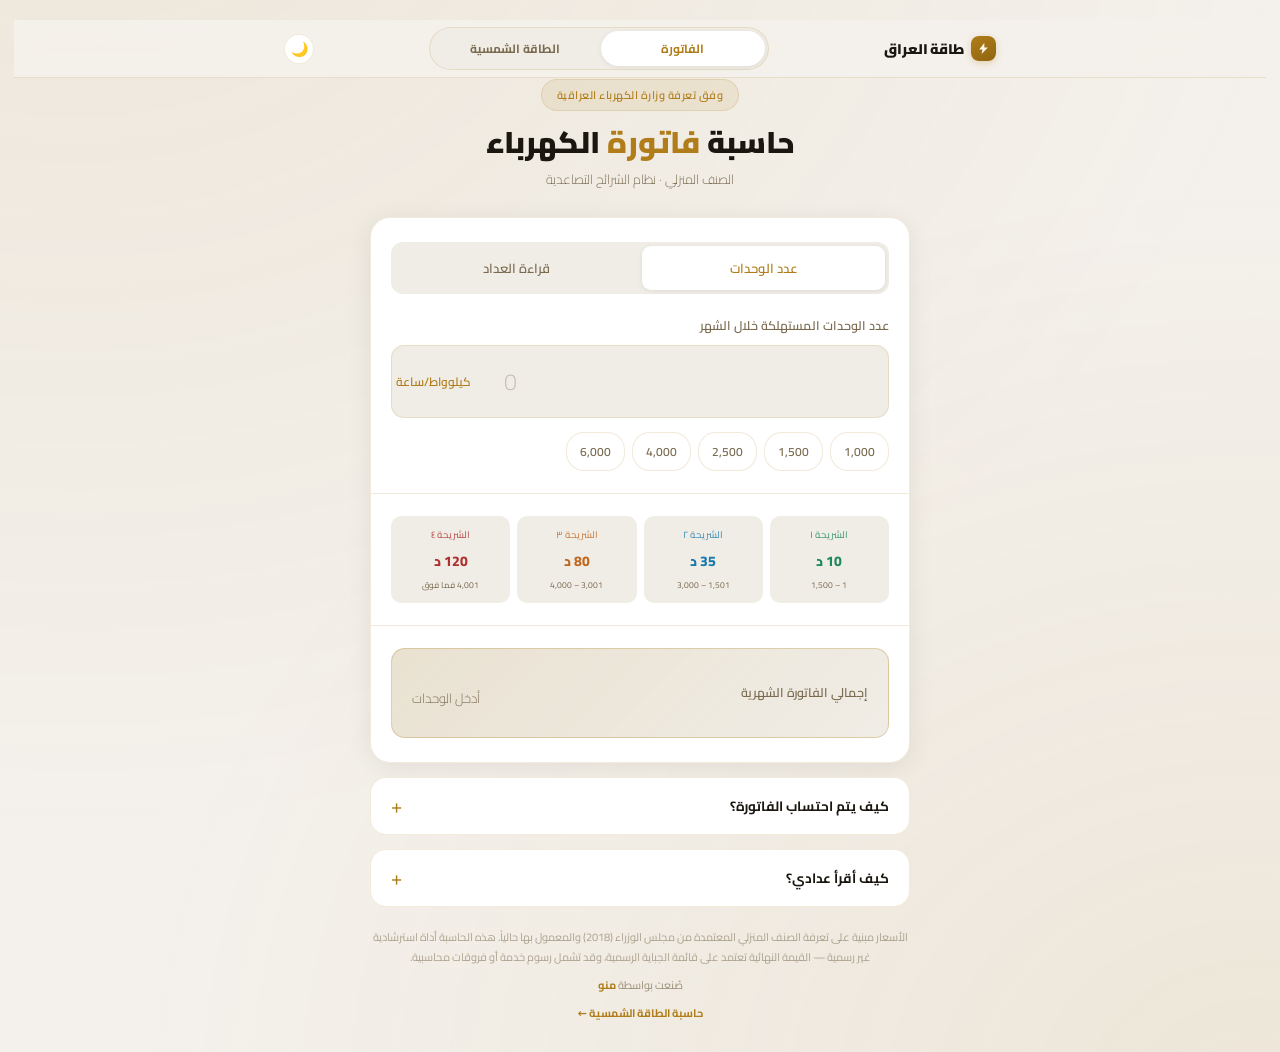
==== index.html @ c2287a84 "Add solar calculator as a second tool on one shared site Turns the repo into a two-tool site: the bi" ====
<!DOCTYPE html>
<html lang="ar" dir="rtl">
<head>
<meta charset="UTF-8">
<meta name="viewport" content="width=device-width, initial-scale=1.0, viewport-fit=cover">
<meta name="theme-color" content="#F4F1EC">

<title>حاسبة فاتورة الكهرباء في العراق | احسب استهلاكك الشهري</title>
<meta name="description" content="احسب فاتورة الكهرباء الشهرية في العراق بدقة حسب نظام الشرائح المعتمد من وزارة الكهرباء. أدخل عدد الوحدات أو قراءة العداد واحصل على التكلفة فوراً مع تفصيل كل شريحة.">
<meta name="keywords" content="حاسبة الكهرباء, فاتورة الكهرباء العراق, شرائح الكهرباء, وزارة الكهرباء العراقية, حساب استهلاك الكهرباء, تعرفة الكهرباء">

<!-- ═══ ضع رابط موقعك هنا بعد الرفع ═══ -->
<link rel="canonical" href="https://YOUR-DOMAIN.com/">

<!-- Open Graph — معاينة الرابط في فيسبوك وواتساب -->
<meta property="og:type" content="website">
<meta property="og:locale" content="ar_IQ">
<meta property="og:site_name" content="حاسبة فاتورة الكهرباء">
<meta property="og:url" content="https://YOUR-DOMAIN.com/">
<meta property="og:title" content="حاسبة فاتورة الكهرباء في العراق">
<meta property="og:description" content="أدخل عدد الوحدات أو قراءة العداد، واحصل على قيمة فاتورتك فوراً مع تفصيل كل شريحة. مجاني وبدون تسجيل.">
<meta property="og:image" content="https://YOUR-DOMAIN.com/og-image.png">
<meta property="og:image:width" content="1200">
<meta property="og:image:height" content="630">
<meta property="og:image:alt" content="حاسبة فاتورة الكهرباء في العراق">

<meta name="twitter:card" content="summary_large_image">
<meta name="twitter:title" content="حاسبة فاتورة الكهرباء في العراق">
<meta name="twitter:description" content="احسب فاتورتك الشهرية فوراً حسب نظام الشرائح.">
<meta name="twitter:image" content="https://YOUR-DOMAIN.com/og-image.png">

<!-- أيقونة الموقع -->
<link rel="icon" href="data:image/svg+xml,<svg xmlns='http://www.w3.org/2000/svg' viewBox='0 0 100 100'><rect width='100' height='100' rx='22' fill='%23B07D1A'/><path d='M56 12 L28 56 h18 l-6 32 l30-46 H52 z' fill='%23F4F1EC'/></svg>">
<meta name="apple-mobile-web-app-capable" content="yes">
<meta name="apple-mobile-web-app-title" content="حاسبة الكهرباء">

<!-- الوضع الليلي يُطبَّق قبل الرسم لتفادي وميض الصفحة -->
<script>try{var d=localStorage.getItem('irq_dk');if(d==null?matchMedia('(prefers-color-scheme:dark)').matches:d==='1'){document.documentElement.classList.add('dk');document.querySelector('meta[name=theme-color]').content='#14110B'}}catch(e){}</script>

<!-- الشرائح الرسمية — مصدر واحد مشترك مع صفحة الطاقة الشمسية -->
<script src="/tariff.js"></script>
<script src="/site.js"></script>
<link rel="stylesheet" href="/site.css">

<link rel="preconnect" href="https://fonts.googleapis.com">
<link rel="preconnect" href="https://fonts.gstatic.com" crossorigin>
<link href="https://fonts.googleapis.com/css2?family=Cairo:wght@300;400;600;700;900&display=swap" rel="stylesheet">

<script type="application/ld+json">
{
  "@context": "https://schema.org",
  "@type": "WebApplication",
  "name": "حاسبة فاتورة الكهرباء في العراق",
  "applicationCategory": "UtilitiesApplication",
  "operatingSystem": "All",
  "inLanguage": "ar-IQ",
  "offers": { "@type": "Offer", "price": "0", "priceCurrency": "IQD" }
}
</script>

<style>
  /* الألوان تأتي من site.css — هذه أسماء محلية تشير إليها */
  :root {
    --gold: var(--brand);
    --gold-deep: var(--brand-deep);
    --gold-soft: var(--brand-soft);
    --bg: var(--page);
    --surface: var(--panel);
    --surface-2: var(--panel-2);
    --surface-3: var(--panel-3);
    --text: var(--ink);
    --text-dim: var(--ink-3);
    --line: var(--hair);
  }

  * { margin: 0; padding: 0; box-sizing: border-box; -webkit-tap-highlight-color: transparent; }

  body {
    background: var(--bg);
    color: var(--text);
    font-family: 'Cairo', system-ui, sans-serif;
    min-height: 100dvh;
    padding: 20px 14px calc(28px + env(safe-area-inset-bottom));
    position: relative;
    overflow-x: hidden;
    -webkit-text-size-adjust: 100%;
  }

  body::before {
    content: '';
    position: fixed;
    inset: -50%;
    background:
      radial-gradient(ellipse at 28% 12%, var(--brand-glow) 0%, transparent 48%),
      radial-gradient(ellipse at 74% 86%, var(--brand-glow) 0%, transparent 42%);
    pointer-events: none;
    z-index: 0;
  }

  .container { width: 100%; max-width: 540px; margin: 0 auto; position: relative; z-index: 1; }

  /* ── Header ── */
  .header { text-align: center; margin-bottom: 26px; animation: fadeDown .5s ease both; }

  .ministry-tag {
    display: inline-block; font-size: 11px; font-weight: 600; color: var(--gold);
    letter-spacing: .5px; border: 1px solid var(--line); background: var(--gold-soft);
    padding: 5px 15px; border-radius: 20px; margin-bottom: 13px;
  }
  .header h1 { font-size: clamp(23px, 6.4vw, 30px); font-weight: 900; line-height: 1.22; margin-bottom: 6px; }
  .header h1 span { color: var(--gold); }
  .header p { font-size: 13px; color: var(--text-dim); font-weight: 300; }

  /* ── Card ── */
  .card {
    background: var(--surface); border: 1px solid var(--line); border-radius: 20px;
    box-shadow: var(--shadow); overflow: hidden;
    animation: fadeUp .5s ease .08s both;
  }
  .card-body { padding: 24px 20px; }

  /* ── Mode toggle ── */
  .mode-toggle {
    display: grid; grid-template-columns: 1fr 1fr; gap: 4px;
    background: var(--surface-2); border-radius: 12px; padding: 4px; margin-bottom: 20px;
  }
  .mode-btn {
    border: none; background: transparent; font-family: inherit; font-size: 13px;
    font-weight: 600; color: var(--text-dim); padding: 10px 6px; border-radius: 9px;
    cursor: pointer; transition: all .22s;
  }
  .mode-btn.active { background: var(--surface); color: var(--gold); box-shadow: 0 1px 5px rgba(0,0,0,.08); }

  /* ── Inputs ── */
  .field { margin-bottom: 16px; }
  .field:last-of-type { margin-bottom: 0; }
  .field-label { font-size: 12.5px; font-weight: 600; color: var(--text-dim); margin-bottom: 8px; display: block; }

  .input-wrapper {
    display: flex; align-items: center; background: var(--surface-2);
    border: 1.5px solid var(--line); border-radius: 13px; transition: border-color .2s, box-shadow .2s;
  }
  .input-wrapper:focus-within { border-color: var(--gold); box-shadow: 0 0 0 3px var(--brand-soft); }
  .input-wrapper input {
    flex: 1; min-width: 0; background: transparent; border: none; outline: none; color: var(--text);
    font-family: inherit; font-size: 23px; font-weight: 700; padding: 14px 18px;
    direction: ltr; text-align: left;
  }
  .input-wrapper input::placeholder { color: var(--ink-4); opacity: .5; font-weight: 300; }
  .input-wrapper input::-webkit-outer-spin-button,
  .input-wrapper input::-webkit-inner-spin-button { -webkit-appearance: none; margin: 0; }
  .input-unit { font-size: 12px; color: var(--gold); font-weight: 600; padding: 0 15px 0 4px; white-space: nowrap; }

  .meter-fields { display: none; }
  .meter-fields.show { display: block; }
  .units-field.hide { display: none; }

  .meter-result {
    margin-top: 14px; background: var(--gold-soft); border: 1px dashed var(--line);
    border-radius: 11px; padding: 11px 14px; font-size: 13px; font-weight: 600;
    color: var(--gold-deep); text-align: center; display: none;
  }
  .meter-result.show { display: block; }
  .meter-result.error { background: var(--bad-soft); border-color: var(--bad-line); color: var(--bad); }

  /* ── Quick picks ── */
  .quick { display: flex; flex-wrap: wrap; gap: 7px; margin-top: 14px; }
  .quick-btn {
    border: 1px solid var(--line); background: var(--surface); color: var(--text-dim);
    font-family: inherit; font-size: 12px; font-weight: 600; padding: 7px 13px;
    border-radius: 18px; cursor: pointer; transition: all .18s;
  }
  .quick-btn:active, .quick-btn:hover { background: var(--gold-soft); color: var(--gold); border-color: var(--gold); }

  /* ── Progress ── */
  .progress-wrap { margin: 22px 0 18px; display: none; }
  .progress-wrap.show { display: block; }
  .progress-track {
    height: 9px; background: var(--surface-3); border-radius: 6px; overflow: hidden; display: flex;
  }
  .progress-seg { height: 100%; transition: width .45s cubic-bezier(.4,0,.2,1); }
  .progress-note {
    margin-top: 10px; font-size: 12px; font-weight: 600; text-align: center;
    padding: 9px 12px; border-radius: 10px; background: var(--surface-2); color: var(--text-dim);
  }
  .progress-note.warn { background: var(--warn-soft); color: var(--warn); }

  .divider { height: 1px; background: var(--line); margin: 22px -20px; }

  /* ── Tier strip ── */
  .tier-strip { display: grid; grid-template-columns: repeat(4, 1fr); gap: 7px; }
  .tier-item {
    background: var(--surface-2); border-radius: 10px; padding: 9px 5px; text-align: center;
    border: 1.5px solid transparent; transition: all .28s;
  }
  .tier-item.active { border-color: currentColor; background: var(--surface); box-shadow: var(--shadow-sm); }
  .tier-item.t1 { color: var(--t1); } .tier-item.t2 { color: var(--t2); }
  .tier-item.t3 { color: var(--t3); } .tier-item.t4 { color: var(--t4); }
  .tier-item .tl { font-size: 9.5px; font-weight: 600; opacity: .75; margin-bottom: 2px; display: block; }
  .tier-item .tp { font-size: 14px; font-weight: 800; }
  .tier-item .tr { font-size: 8.5px; margin-top: 2px; display: block; color: var(--text-dim); }

  /* ── Breakdown ── */
  .breakdown { display: none; flex-direction: column; gap: 7px; }
  .breakdown.show { display: flex; }
  .section-title {
    font-size: 11px; font-weight: 700; color: var(--text-dim); letter-spacing: .8px; margin-bottom: 4px;
  }
  .br-row {
    display: flex; align-items: center; gap: 10px; background: var(--surface-2);
    border-radius: 10px; padding: 10px 13px; opacity: 0; transform: translateX(8px);
    animation: slideIn .28s ease forwards;
  }
  .br-row .dot { width: 8px; height: 8px; border-radius: 50%; flex-shrink: 0; }
  .br-row .desc { flex: 1; font-size: 11.5px; color: var(--text-dim); }
  .br-row .desc strong { color: var(--text); font-weight: 700; }
  .br-row .amt { font-size: 12.5px; font-weight: 700; direction: ltr; white-space: nowrap; }

  /* ── Result ── */
  .result-box {
    background: linear-gradient(135deg, var(--brand-soft) 0%, transparent 100%), var(--panel-2);
    border: 1px solid var(--brand-ring); border-radius: 14px; padding: 18px 20px;
    display: flex; align-items: center; justify-content: space-between; gap: 12px;
    flex-wrap: wrap; margin-top: 18px;
  }
  .result-box .rl { font-size: 12.5px; font-weight: 600; color: var(--text-dim); }
  .result-amount { font-size: clamp(22px, 6.2vw, 28px); font-weight: 900; color: var(--gold-deep); direction: ltr; }
  .result-amount .cur { font-size: 12.5px; font-weight: 700; color: var(--gold); margin-right: 4px; }
  .result-amount.pulse { animation: pulse .38s ease; }
  .empty-hint { font-size: 13px; color: var(--text-dim); font-weight: 300; }

  .sub-stats { display: none; grid-template-columns: 1fr 1fr; gap: 8px; margin-top: 10px; }
  .sub-stats.show { display: grid; }
  .stat { background: var(--surface-2); border-radius: 11px; padding: 11px 13px; text-align: center; }
  .stat .sv { font-size: 15px; font-weight: 800; color: var(--text); direction: ltr; }
  .stat .sl { font-size: 10.5px; color: var(--text-dim); font-weight: 600; margin-top: 2px; }

  /* ── Share ── */
  .share { margin-top: 18px; display: none; }
  .share.show { display: block; }
  .share-btns { display: grid; grid-template-columns: repeat(3, 1fr); gap: 8px; }
  .share-btn {
    display: flex; align-items: center; justify-content: center; gap: 6px;
    border: 1px solid var(--line); background: var(--surface); color: var(--text-dim);
    font-family: inherit; font-size: 12px; font-weight: 700; padding: 11px 6px;
    border-radius: 11px; cursor: pointer; transition: all .18s; text-decoration: none;
  }
  .share-btn:active, .share-btn:hover { background: var(--gold-soft); color: var(--gold); border-color: var(--gold); }
  .share-btn svg { width: 15px; height: 15px; flex-shrink: 0; }

  /* ── Accordion ── */
  details.info {
    margin-top: 14px; background: var(--surface); border: 1px solid var(--line);
    border-radius: 16px; overflow: hidden; animation: fadeUp .5s ease .16s both;
  }
  details.info summary {
    padding: 15px 20px; font-size: 13.5px; font-weight: 700; cursor: pointer;
    list-style: none; display: flex; align-items: center; justify-content: space-between;
  }
  details.info summary::-webkit-details-marker { display: none; }
  details.info summary::after { content: '+'; color: var(--gold); font-size: 20px; font-weight: 400; line-height: 1; }
  details.info[open] summary::after { content: '−'; }
  .info-body { padding: 0 20px 18px; font-size: 12.5px; line-height: 1.85; color: var(--text-dim); }
  .info-body strong { color: var(--text); }

  table.tariff { width: 100%; border-collapse: collapse; font-size: 12px; margin-top: 4px; }
  table.tariff th, table.tariff td { padding: 9px 8px; text-align: right; border-bottom: 1px solid var(--line); }
  table.tariff th { color: var(--gold); font-weight: 700; font-size: 11px; }
  table.tariff td { color: var(--text); }
  table.tariff td:last-child { font-weight: 700; direction: ltr; text-align: left; }
  table.tariff tr:last-child td { border-bottom: none; }

  .example { background: var(--surface-2); border-radius: 10px; padding: 12px 14px; margin-top: 10px; font-size: 12px; line-height: 1.9; }
  .example b { color: var(--gold-deep); }

  /* ── Footer ── */
  .footer { text-align: center; margin-top: 20px; font-size: 11px; line-height: 1.9; color: var(--ink-4); animation: fadeUp .5s ease .24s both; }
  .footer a { color: var(--gold); text-decoration: none; font-weight: 700; }
  .footer .disclaimer { display: block; margin-bottom: 7px; opacity: .8; }

  /* ── Toast ── */
  .toast {
    position: fixed; bottom: 24px; left: 50%; transform: translateX(-50%) translateY(80px);
    background: var(--text); color: var(--bg); font-size: 13px; font-weight: 600;
    padding: 11px 22px; border-radius: 30px; z-index: 99; opacity: 0;
    transition: all .3s cubic-bezier(.4,0,.2,1); pointer-events: none;
  }
  .toast.show { transform: translateX(-50%) translateY(0); opacity: 1; }

  @keyframes fadeDown { from { opacity:0; transform: translateY(-14px);} to {opacity:1; transform:none;} }
  @keyframes fadeUp { from { opacity:0; transform: translateY(14px);} to {opacity:1; transform:none;} }
  @keyframes slideIn { to { opacity:1; transform:none; } }
  @keyframes pulse { 0%{transform:scale(1)} 50%{transform:scale(1.05)} 100%{transform:scale(1)} }

  @media (prefers-reduced-motion: reduce) { * { animation: none !important; transition: none !important; } }
</style>
</head>
<body>

<nav class="site-nav">
  <div class="nav-inner">
    <a class="brand" href="/">
      <span class="brand-mark"><svg viewBox="0 0 24 24" aria-hidden="true"><path d="M13.5 2 4 14h6l-1.5 8L20 10h-6.5z"/></svg></span>
      <span class="brand-name">طاقة العراق</span>
    </a>
    <div class="nav-tabs">
      <a class="nav-tab" href="/" aria-current="page">الفاتورة</a>
      <a class="nav-tab" href="/solar">الطاقة الشمسية</a>
    </div>
    <div class="nav-tools">
      <button class="nav-btn icon" data-dk-toggle onclick="toggleDk()" aria-label="التبديل إلى الوضع الليلي">🌙</button>
    </div>
  </div>
</nav>

<div class="container">

  <header class="header">
    <span class="ministry-tag">وفق تعرفة وزارة الكهرباء العراقية</span>
    <h1>حاسبة <span>فاتورة</span> الكهرباء</h1>
    <p>الصنف المنزلي · نظام الشرائح التصاعدية</p>
  </header>

  <main class="card">
    <div class="card-body">

      <div class="mode-toggle" role="tablist">
        <button class="mode-btn active" id="modeUnits" onclick="setMode('units')">عدد الوحدات</button>
        <button class="mode-btn" id="modeMeter" onclick="setMode('meter')">قراءة العداد</button>
      </div>

      <!-- Units mode -->
      <div class="field units-field" id="unitsField">
        <label class="field-label" for="units">عدد الوحدات المستهلكة خلال الشهر</label>
        <div class="input-wrapper">
          <input type="text" id="units" inputmode="numeric" placeholder="0" oninput="onUnitsInput()">
          <span class="input-unit">كيلوواط/ساعة</span>
        </div>
        <div class="quick">
          <button class="quick-btn" onclick="setUnits(1000)">1,000</button>
          <button class="quick-btn" onclick="setUnits(1500)">1,500</button>
          <button class="quick-btn" onclick="setUnits(2500)">2,500</button>
          <button class="quick-btn" onclick="setUnits(4000)">4,000</button>
          <button class="quick-btn" onclick="setUnits(6000)">6,000</button>
        </div>
      </div>

      <!-- Meter mode -->
      <div class="meter-fields" id="meterFields">
        <div class="field">
          <label class="field-label" for="prev">القراءة السابقة للعداد</label>
          <div class="input-wrapper">
            <input type="text" id="prev" inputmode="numeric" placeholder="0" oninput="onMeterInput()">
            <span class="input-unit">وحدة</span>
          </div>
        </div>
        <div class="field">
          <label class="field-label" for="curr">القراءة الحالية للعداد</label>
          <div class="input-wrapper">
            <input type="text" id="curr" inputmode="numeric" placeholder="0" oninput="onMeterInput()">
            <span class="input-unit">وحدة</span>
          </div>
        </div>
        <div class="meter-result" id="meterResult"></div>
      </div>

      <!-- Tier progress -->
      <div class="progress-wrap" id="progressWrap">
        <div class="progress-track" id="progressTrack"></div>
        <div class="progress-note" id="progressNote"></div>
      </div>

      <div class="divider"></div>

      <!-- الشرائح تُبنى من tariff.js -->
      <div class="tier-strip" id="tierStrip"></div>

      <div class="divider"></div>

      <div class="breakdown" id="breakdown"></div>

      <div class="result-box">
        <span class="rl">إجمالي الفاتورة الشهرية</span>
        <span class="result-amount" id="result"><span class="empty-hint">أدخل الوحدات</span></span>
      </div>

      <div class="sub-stats" id="subStats">
        <div class="stat"><div class="sv" id="statAvg">—</div><div class="sl">معدل سعر الوحدة</div></div>
        <div class="stat"><div class="sv" id="statDay">—</div><div class="sl">التكلفة اليومية تقريباً</div></div>
      </div>

      <div class="share" id="share">
        <div class="section-title">شارك النتيجة</div>
        <div class="share-btns">
          <button class="share-btn" onclick="shareWhatsApp()">
            <svg viewBox="0 0 24 24" fill="currentColor"><path d="M17.5 14.4c-.3-.2-1.7-.9-2-1s-.5-.1-.7.1-.7 1-.9 1.2-.4.2-.7 0a8.1 8.1 0 0 1-2.4-1.5 9 9 0 0 1-1.7-2.1c-.2-.3 0-.5.1-.6l.5-.6.3-.5v-.5l-.9-2.2c-.3-.6-.5-.5-.7-.5h-.6a1.2 1.2 0 0 0-.8.4A3.4 3.4 0 0 0 5.9 9c0 1.5 1.1 3 1.2 3.2s2.1 3.3 5.2 4.6a17 17 0 0 0 1.7.6 4.1 4.1 0 0 0 1.9.1 3.1 3.1 0 0 0 2-1.4 2.5 2.5 0 0 0 .2-1.4c-.1-.1-.3-.2-.6-.3zM12 2a10 10 0 0 0-8.6 15L2 22l5.2-1.4A10 10 0 1 0 12 2zm0 18.3a8.3 8.3 0 0 1-4.2-1.2l-.3-.2-3.1.8.8-3-.2-.3A8.3 8.3 0 1 1 12 20.3z"/></svg>
            واتساب
          </button>
          <button class="share-btn" onclick="shareTelegram()">
            <svg viewBox="0 0 24 24" fill="currentColor"><path d="M12 2a10 10 0 1 0 0 20 10 10 0 0 0 0-20zm4.6 6.9-1.5 7.3c-.1.5-.4.6-.9.4l-2.4-1.8-1.2 1.1c-.1.1-.2.3-.5.3l.2-2.5 4.5-4.1c.2-.2 0-.3-.3-.1l-5.5 3.5-2.4-.8c-.5-.2-.5-.5.1-.8l9.4-3.6c.4-.1.8.1.5 1.1z"/></svg>
            تيليگرام
          </button>
          <button class="share-btn" onclick="copyResult()">
            <svg viewBox="0 0 24 24" fill="none" stroke="currentColor" stroke-width="2"><rect x="9" y="9" width="12" height="12" rx="2"/><path d="M5 15H4a2 2 0 0 1-2-2V4a2 2 0 0 1 2-2h9a2 2 0 0 1 2 2v1"/></svg>
            نسخ
          </button>
        </div>
      </div>

    </div>
  </main>

  <a class="handoff" id="toSolar" href="/solar" style="display:none">
    <div class="handoff-top">
      <span class="handoff-ico">☀️</span>
      <span class="handoff-title">وهل تستحق الطاقة الشمسية؟</span>
    </div>
    <div class="handoff-body" id="toSolarBody"></div>
    <span class="handoff-go">افتح حاسبة الطاقة الشمسية <span class="arw">←</span></span>
  </a>

  <details class="info">
    <summary>كيف يتم احتساب الفاتورة؟</summary>
    <div class="info-body">
      الاحتساب <strong>تصاعدي تراكمي</strong> وليس بسعر واحد. كل شريحة تُحسب بسعرها الخاص،
      ولا يُطبّق سعر الشريحة الأعلى على كامل الاستهلاك.
      <table class="tariff" id="tariffTable"></table>
      <div class="example" id="tariffExample"></div>
    </div>
  </details>

  <details class="info">
    <summary>كيف أقرأ عدادي؟</summary>
    <div class="info-body">
      سجّل رقم العداد في بداية الشهر ثم في نهايته، والفرق بينهما هو استهلاكك بالوحدات.
      يمكنك استخدام وضع <strong>«قراءة العداد»</strong> أعلاه وإدخال الرقمين مباشرة.
      <br><br>
      الوحدة الواحدة = <strong>كيلوواط/ساعة واحد</strong>، أي تشغيل جهاز بقدرة 1000 واط لمدة ساعة كاملة.
    </div>
  </details>

  <footer class="footer">
    <span class="disclaimer">
      الأسعار مبنية على تعرفة الصنف المنزلي المعتمدة من مجلس الوزراء (2018) والمعمول بها حالياً.
      هذه الحاسبة أداة استرشادية غير رسمية — القيمة النهائية تعتمد على قائمة الجباية الرسمية،
      وقد تشمل رسوم خدمة أو فروقات محاسبية.
    </span>
    صُنعت بواسطة <a href="#" id="creditLink">منو</a>
    <span style="display:block;margin-top:7px">
      <a href="/solar">حاسبة الطاقة الشمسية ←</a>
    </span>
  </footer>

</div>

<div class="toast" id="toast"></div>

<script>
/* الشرائح والحساب يأتيان من tariff.js — لا نسخة ثانية للأسعار هنا */
const T = window.Tariff;
const TIERS = T.TIERS;
const fmt = T.fmt;

let mode = 'units';
let lastUnits = 0, lastTotal = 0;

const $ = id => document.getElementById(id);

/* بناء الشرائح والجدول والمثال من الملف المشترك */
$('tierStrip').innerHTML   = T.tierStripHTML();
$('tariffTable').innerHTML = T.tariffTableHTML();
$('tariffExample').innerHTML = T.exampleHTML(3500);

function setMode(m) {
  mode = m;
  $('modeUnits').classList.toggle('active', m === 'units');
  $('modeMeter').classList.toggle('active', m === 'meter');
  $('unitsField').classList.toggle('hide', m !== 'units');
  $('meterFields').classList.toggle('show', m === 'meter');
  m === 'units' ? onUnitsInput() : onMeterInput();
}

function cleanNum(el) {
  const digits = el.value.replace(/[^\d]/g, '');
  const n = digits === '' ? null : parseInt(digits, 10);
  el.value = n === null ? '' : n.toLocaleString('en-US');
  return n;
}

function onUnitsInput() { calculate(cleanNum($('units'))); }

function setUnits(v) {
  setMode('units');
  $('units').value = v.toLocaleString('en-US');
  calculate(v);
}

function onMeterInput() {
  const p = cleanNum($('prev'));
  const c = cleanNum($('curr'));
  const box = $('meterResult');

  if (p === null || c === null) { box.classList.remove('show'); return calculate(null); }

  if (c < p) {
    box.className = 'meter-result show error';
    box.textContent = 'القراءة الحالية يجب أن تكون أكبر من السابقة';
    return calculate(null);
  }
  const diff = c - p;
  box.className = 'meter-result show';
  box.textContent = 'الاستهلاك = ' + fmt(diff) + ' وحدة';
  calculate(diff);
}

function calculate(units) {
  const bd = $('breakdown'), res = $('result'), pw = $('progressWrap');
  TIERS.forEach(t => $(t.id).classList.remove('active'));

  if (!units || units <= 0) {
    bd.classList.remove('show');
    pw.classList.remove('show');
    $('subStats').classList.remove('show');
    $('share').classList.remove('show');
    $('toSolar').style.display = 'none';
    res.innerHTML = '<span class="empty-hint">أدخل الوحدات</span>';
    lastUnits = 0; lastTotal = 0;
    return;
  }

  const { total, rows } = T.bill(units);
  rows.forEach(r => $(r.id).classList.add('active'));

  lastUnits = units; lastTotal = total;

  // Breakdown
  bd.innerHTML = '<div class="section-title">تفصيل الحساب</div>';
  bd.classList.add('show');
  rows.forEach((r, i) => {
    const div = document.createElement('div');
    div.className = 'br-row';
    div.style.animationDelay = (i * 70) + 'ms';
    div.innerHTML =
      '<span class="dot" style="background:var(--' + r.id + ')"></span>' +
      '<span class="desc"><strong>' + fmt(r.used) + ' وحدة</strong> × ' + r.rate +
      ' دينار <span style="opacity:.55">(' + r.name + ')</span></span>' +
      '<span class="amt" style="color:var(--' + r.id + ')">' + fmt(r.cost) + '</span>';
    bd.appendChild(div);
  });

  // Result
  res.classList.remove('pulse'); void res.offsetWidth;
  res.innerHTML = '<span class="cur">د.ع</span>' + fmt(total);
  res.classList.add('pulse');

  // Sub stats
  $('statAvg').textContent = fmt(T.averageRate(units)) + ' د';
  $('statDay').textContent = fmt(total / 30) + ' د';
  $('subStats').classList.add('show');
  $('share').classList.add('show');

  renderProgress(rows, units);
  renderHandoff(units, total);
}

function renderProgress(rows, units) {
  const track = $('progressTrack'), note = $('progressNote'), wrap = $('progressWrap');
  const topBound = T.bounds()[T.bounds().length - 1];
  const scaleMax = Math.max(units, topBound);
  track.innerHTML = '';
  rows.forEach(r => {
    const seg = document.createElement('div');
    seg.className = 'progress-seg';
    seg.style.background = 'var(--' + r.id + ')';
    seg.style.width = (r.used / scaleMax * 100) + '%';
    track.appendChild(seg);
  });
  if (units < scaleMax) {
    const rest = document.createElement('div');
    rest.className = 'progress-seg';
    rest.style.background = 'transparent';
    rest.style.width = ((scaleMax - units) / scaleMax * 100) + '%';
    track.appendChild(rest);
  }

  const next = T.nextBoundary(units);
  if (next) {
    note.className = 'progress-note' + (next.gap <= 200 ? ' warn' : '');
    note.textContent = next.gap <= 200
      ? 'تنبيه: تبقّى ' + fmt(next.gap) + ' وحدة فقط قبل الانتقال إلى سعر ' + next.nextRate + ' دينار للوحدة'
      : 'أمامك ' + fmt(next.gap) + ' وحدة قبل الانتقال إلى سعر ' + next.nextRate + ' دينار للوحدة';
  } else {
    note.className = 'progress-note warn';
    note.textContent = 'استهلاكك ضمن أعلى شريحة (' + TIERS[TIERS.length - 1].rate + ' دينار للوحدة)';
  }
  wrap.classList.add('show');
}

/* ── الجسر إلى حاسبة الطاقة الشمسية ── */
function renderHandoff(units, total) {
  const a = $('toSolar');
  a.href = Site.toSolar(units);
  $('toSolarBody').innerHTML =
    'باستهلاك <b>' + fmt(units) + ' وحدة</b> شهرياً تدفع <b>' + fmt(total) +
    ' دينار</b> للدولة وحدها — قبل المولّدة. شوف حجم المنظومة الشمسية التي تغطّي هذا الاستهلاك، ' +
    'وكم تُوفّر منه فعلياً في سنة.';
  a.style.display = 'block';
}

/* ── Sharing ── */
function shareText() {
  return 'استهلاك ' + fmt(lastUnits) + ' وحدة = ' + fmt(lastTotal) +
         ' دينار\nاحسب فاتورتك: ' + location.href;
}
function shareWhatsApp() {
  window.open('https://wa.me/?text=' + encodeURIComponent(shareText()), '_blank');
}
function shareTelegram() {
  window.open('https://t.me/share/url?url=' + encodeURIComponent(location.href) +
              '&text=' + encodeURIComponent('استهلاك ' + fmt(lastUnits) + ' وحدة = ' + fmt(lastTotal) + ' دينار'), '_blank');
}
function copyResult() {
  navigator.clipboard.writeText(shareText())
    .then(() => toast('تم نسخ النتيجة'))
    .catch(() => toast('تعذّر النسخ'));
}
let toastTimer;
function toast(msg) {
  const t = $('toast');
  t.textContent = msg;
  t.classList.add('show');
  clearTimeout(toastTimer);
  toastTimer = setTimeout(() => t.classList.remove('show'), 2000);
}

/* ── Deep link: ?u=2500 ── */
(function () {
  const u = parseInt(new URLSearchParams(location.search).get('u'), 10);
  if (u > 0) setUnits(u);
})();
</script>

</body>
</html>
---- site.css ----
/* ═══════════════════════════════════════════════════════════
   site.css — اللغة البصرية المشتركة بين أداتَي الموقع
   تُستعمل في صفحة الفاتورة (/) وصفحة الطاقة الشمسية (/solar).
   كل صفحة تُسمّي متغيّراتها الخاصة اعتماداً على هذه الرموز.
   ═══════════════════════════════════════════════════════════ */

/* ── الرموز اللونية ── */
:root {
  color-scheme: light;

  --brand:        #B07D1A;
  --brand-deep:   #8F6410;
  --brand-soft:   rgba(176,125,26,.10);
  --brand-line:   rgba(176,125,26,.16);
  --brand-ring:   rgba(176,125,26,.28);
  --brand-glow:   rgba(176,125,26,.09);

  --page:    #F4F1EC;
  --panel:   #FFFFFF;
  --panel-2: #F0EDE6;
  --panel-3: #E8E4DC;

  --ink:   #1A1610;
  --ink-2: #4A4034;
  --ink-3: #7A6A50;
  --ink-4: #9C8F79;

  --hair:   rgba(176,125,26,.16);
  --hair-2: rgba(122,106,80,.22);

  --info:      #1A7AAE;
  --info-soft: rgba(26,122,174,.10);
  --info-line: rgba(26,122,174,.28);
  --good:      #1E8A5A;
  --good-soft: rgba(30,138,90,.10);
  --good-line: rgba(30,138,90,.28);
  --warn:      #C06820;
  --warn-soft: rgba(192,104,32,.10);
  --warn-line: rgba(192,104,32,.28);
  --bad:       #B03030;
  --bad-soft:  rgba(176,48,48,.08);
  --bad-line:  rgba(176,48,48,.28);

  /* ألوان الشرائح — قيم احتياطية فقط.
     المصدر الفعلي هو tariff.js ويعيد ضبطها عند التحميل. */
  --t1: #1E8A5A;
  --t2: #1A7AAE;
  --t3: #C06820;
  --t4: #B03030;

  /* لون النص فوق الخلفيات الملوّنة الصريحة */
  --on-solid: #FFF8E8;

  --shadow:   0 4px 26px rgba(0,0,0,.07);
  --shadow-2: 0 2px 8px rgba(0,0,0,.09), 0 8px 24px rgba(0,0,0,.07);
  --shadow-sm: 0 1px 4px rgba(0,0,0,.07), 0 4px 14px rgba(0,0,0,.05);

  --nav-h: 52px;
}

/* ── الوضع الليلي — دافئ ليبقى ضمن هوية الموقع الذهبية ── */
html.dk {
  color-scheme: dark;

  --brand:      #E0AE45;
  --brand-deep: #F0C464;
  --brand-soft: rgba(224,174,69,.14);
  --brand-line: rgba(224,174,69,.20);
  --brand-ring: rgba(224,174,69,.38);
  --brand-glow: rgba(224,174,69,.07);

  --page:    #14110B;
  --panel:   #1E1A12;
  --panel-2: #262017;
  --panel-3: #322A1D;

  --ink:   #F5F0E6;
  --ink-2: #D8CFBD;
  --ink-3: #A89C86;
  --ink-4: #847A67;

  --hair:   rgba(224,174,69,.18);
  --hair-2: rgba(168,156,134,.22);

  --info:      #5AAEE0;
  --info-soft: rgba(90,174,224,.14);
  --info-line: rgba(90,174,224,.30);
  --good:      #43C48D;
  --good-soft: rgba(67,196,141,.14);
  --good-line: rgba(67,196,141,.30);
  --warn:      #E8974A;
  --warn-soft: rgba(232,151,74,.14);
  --warn-line: rgba(232,151,74,.30);
  --bad:       #E85F5F;
  --bad-soft:  rgba(232,95,95,.14);
  --bad-line:  rgba(232,95,95,.30);

  --t1: #43C48D;
  --t2: #5AAEE0;
  --t3: #E8974A;
  --t4: #E85F5F;

  --on-solid: #17120A;

  --shadow:    0 4px 26px rgba(0,0,0,.45);
  --shadow-2:  0 2px 8px rgba(0,0,0,.5), 0 8px 24px rgba(0,0,0,.4);
  --shadow-sm: 0 1px 4px rgba(0,0,0,.4), 0 4px 14px rgba(0,0,0,.3);
}

/* ══ شريط التنقّل المشترك ══ */
.site-nav {
  position: sticky; top: 0; z-index: 9000;
  background: color-mix(in srgb, var(--page) 88%, transparent);
  -webkit-backdrop-filter: saturate(1.6) blur(12px);
  backdrop-filter: saturate(1.6) blur(12px);
  border-bottom: 1px solid var(--hair);
}
@supports not (background: color-mix(in srgb, red 50%, blue)) {
  .site-nav { background: var(--page); }
}

.nav-inner {
  max-width: 740px; margin: 0 auto;
  min-height: var(--nav-h);
  display: flex; align-items: center; gap: 10px;
  padding: 7px 14px;
}

.brand {
  display: flex; align-items: center; gap: 7px;
  text-decoration: none; color: var(--ink);
  font-weight: 900; font-size: 14px; white-space: nowrap;
  flex-shrink: 0;
}
.brand-mark {
  width: 25px; height: 25px; border-radius: 8px; flex-shrink: 0;
  background: linear-gradient(150deg, var(--brand), var(--brand-deep));
  display: grid; place-items: center;
  box-shadow: 0 2px 7px var(--brand-ring);
}
.brand-mark svg { width: 13px; height: 13px; fill: var(--on-solid); display: block; }
.brand-name { letter-spacing: -.1px; }
@media (max-width: 520px) { .brand-name { display: none; } }

.nav-tabs {
  display: flex; gap: 3px; flex: 1; min-width: 0;
  background: var(--panel-2); border: 1px solid var(--hair);
  border-radius: 50px; padding: 3px;
  max-width: 340px; margin: 0 auto;
}
.nav-tab {
  flex: 1; text-align: center; text-decoration: none;
  font-family: inherit; font-size: 12px; font-weight: 700;
  color: var(--ink-3); padding: 6px 8px; border-radius: 50px;
  white-space: nowrap; overflow: hidden; text-overflow: ellipsis;
  transition: background .2s, color .2s;
}
.nav-tab:hover { color: var(--brand); }
.nav-tab[aria-current="page"] {
  background: var(--panel); color: var(--brand);
  box-shadow: 0 1px 5px rgba(0,0,0,.08);
}

.nav-tools { display: flex; align-items: center; gap: 6px; flex-shrink: 0; }

.nav-btn {
  font-family: inherit; font-size: 12px; font-weight: 700;
  color: var(--ink-3); background: var(--panel);
  border: 1px solid var(--hair); border-radius: 50px;
  cursor: pointer; padding: 6px 10px; line-height: 1;
  transition: background .2s, color .2s, border-color .2s;
}
.nav-btn:hover { background: var(--brand-soft); color: var(--brand); border-color: var(--brand-line); }
.nav-btn.icon { width: 30px; height: 30px; padding: 0; display: grid; place-items: center; font-size: 14px; }

.nav-seg { display: flex; gap: 2px; background: var(--panel); border: 1px solid var(--hair); border-radius: 50px; padding: 3px; }
.nav-seg button {
  font-family: inherit; font-size: 11px; font-weight: 700;
  border: none; background: transparent; color: var(--ink-3);
  padding: 4px 9px; border-radius: 50px; cursor: pointer; line-height: 1.3;
  transition: background .2s, color .2s;
}
.nav-seg button.on { background: var(--brand); color: var(--on-solid); }

/* ══ بطاقة العبور بين الأداتين ══ */
.handoff {
  display: block; text-decoration: none;
  background: linear-gradient(135deg, var(--brand-soft), transparent 70%), var(--panel);
  border: 1px solid var(--brand-line); border-radius: 16px;
  padding: 15px 17px; margin-top: 14px;
  transition: border-color .2s, transform .15s, box-shadow .2s;
}
.handoff:hover { border-color: var(--brand-ring); box-shadow: var(--shadow-sm); }
.handoff:active { transform: scale(.995); }
.handoff-top { display: flex; align-items: center; gap: 9px; margin-bottom: 6px; }
.handoff-ico {
  width: 30px; height: 30px; border-radius: 9px; flex-shrink: 0;
  background: var(--brand-soft); border: 1px solid var(--brand-line);
  display: grid; place-items: center; font-size: 15px;
}
.handoff-title { font-size: 13.5px; font-weight: 800; color: var(--ink); }
.handoff-body { font-size: 12px; line-height: 1.75; color: var(--ink-3); }
.handoff-body b { color: var(--brand-deep); font-weight: 800; }
.handoff-go {
  display: inline-flex; align-items: center; gap: 5px; margin-top: 9px;
  font-size: 12px; font-weight: 800; color: var(--brand);
}
.handoff-go .arw { transition: transform .2s; }
.handoff:hover .handoff-go .arw { transform: translateX(-3px); }

/* شارة «قادم من الأداة الأخرى» */
.from-tool {
  display: flex; align-items: center; gap: 8px;
  background: var(--good-soft); border: 1px solid var(--good-line);
  color: var(--good); border-radius: 12px; padding: 10px 13px;
  font-size: 12px; font-weight: 700; line-height: 1.6;
}
.from-tool a { color: inherit; text-decoration: underline; }

/* ══ تذييل مشترك ══ */
.site-foot {
  max-width: 740px; margin: 26px auto 0; padding: 0 14px;
  text-align: center; font-size: 11px; line-height: 1.9; color: var(--ink-4);
}
.site-foot .disclaimer { display: block; margin-bottom: 7px; opacity: .9; }
.site-foot a { color: var(--brand); text-decoration: none; font-weight: 700; }
.site-foot .foot-links { display: flex; gap: 14px; justify-content: center; margin-top: 8px; flex-wrap: wrap; }

@media (prefers-reduced-motion: reduce) {
  .site-nav *, .handoff, .handoff * { transition: none !important; }
}
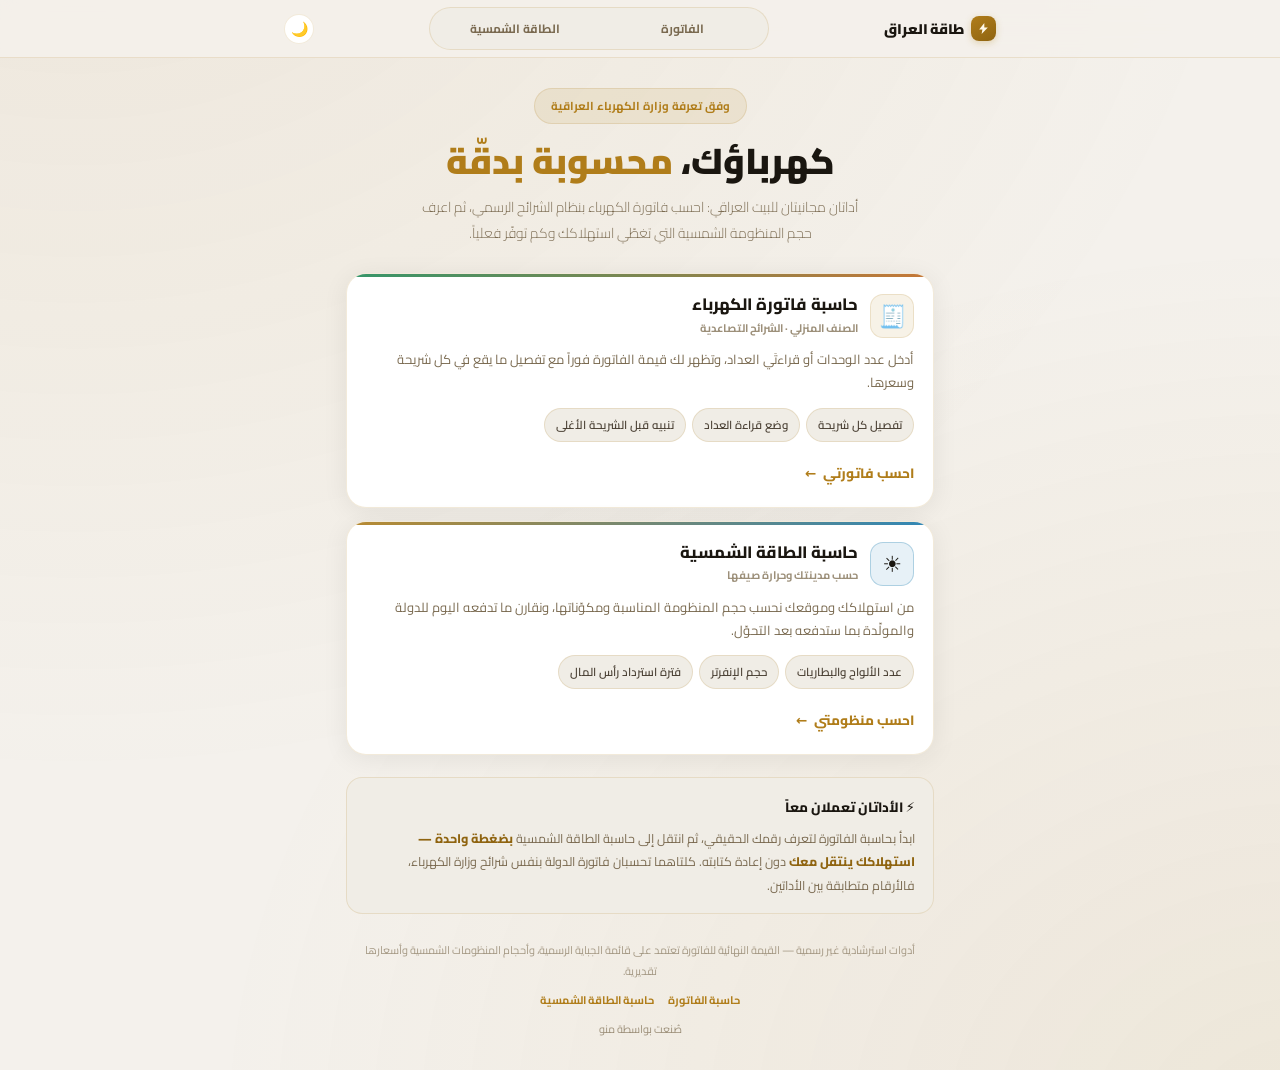
==== commit 14f31d06: "Restructure into a three-page site with an Arabic-only solar tool Routing - / is now a welcome page:" ====
--- a/index.html
+++ b/index.html
@@ -5,42 +5,57 @@
 <meta name="viewport" content="width=device-width, initial-scale=1.0, viewport-fit=cover">
 <meta name="theme-color" content="#F4F1EC">
 
-<title>حاسبة فاتورة الكهرباء في العراق | احسب استهلاكك الشهري</title>
-<meta name="description" content="احسب فاتورة الكهرباء الشهرية في العراق بدقة حسب نظام الشرائح المعتمد من وزارة الكهرباء. أدخل عدد الوحدات أو قراءة العداد واحصل على التكلفة فوراً مع تفصيل كل شريحة.">
-<meta name="keywords" content="حاسبة الكهرباء, فاتورة الكهرباء العراق, شرائح الكهرباء, وزارة الكهرباء العراقية, حساب استهلاك الكهرباء, تعرفة الكهرباء">
+<!-- ═══ تحويل الروابط القديمة ═══
+     كانت حاسبة الفاتورة على "/" وكانت روابطها المُشارَكة تحمل ?u=<عدد>.
+     بعد نقلها إلى /bill نمرّر هذه الروابط إليها فوراً حتى لا تنكسر.
+     يعمل قبل أي رسم للصفحة، و replace حتى لا يعلق زر الرجوع. -->
+<script>
+(function () {
+  try {
+    var u = new URLSearchParams(location.search).get('u');
+    if (u !== null && /^\d+$/.test(u.trim()) && +u.trim() > 0) {
+      location.replace('/bill?u=' + u.trim());
+    }
+  } catch (e) {}
+})();
+</script>
 
-<!-- ═══ ضع رابط موقعك هنا بعد الرفع ═══ -->
-<link rel="canonical" href="https://YOUR-DOMAIN.com/">
+<title>طاقة العراق | حاسبة فاتورة الكهرباء وحاسبة الطاقة الشمسية</title>
+<meta name="description" content="أداتان مجانيتان للبيت العراقي: احسب فاتورة الكهرباء الشهرية بنظام الشرائح المعتمد من وزارة الكهرباء، واعرف حجم المنظومة الشمسية التي تغطّي استهلاكك وكم توفّر فعلياً. بدون تسجيل.">
+<meta name="keywords" content="حاسبة الكهرباء العراق, فاتورة الكهرباء, شرائح الكهرباء, حاسبة الطاقة الشمسية, منظومة شمسية العراق">
 
-<!-- Open Graph — معاينة الرابط في فيسبوك وواتساب -->
+<link rel="canonical" href="https://iraqelec.vercel.app/">
+
+<!-- Open Graph — معاينة خاصة بالصفحة الرئيسية وحدها -->
 <meta property="og:type" content="website">
 <meta property="og:locale" content="ar_IQ">
-<meta property="og:site_name" content="حاسبة فاتورة الكهرباء">
-<meta property="og:url" content="https://YOUR-DOMAIN.com/">
-<meta property="og:title" content="حاسبة فاتورة الكهرباء في العراق">
-<meta property="og:description" content="أدخل عدد الوحدات أو قراءة العداد، واحصل على قيمة فاتورتك فوراً مع تفصيل كل شريحة. مجاني وبدون تسجيل.">
-<meta property="og:image" content="https://YOUR-DOMAIN.com/og-image.png">
+<meta property="og:site_name" content="طاقة العراق">
+<meta property="og:url" content="https://iraqelec.vercel.app/">
+<meta property="og:title" content="طاقة العراق — حاسبة الفاتورة وحاسبة الطاقة الشمسية">
+<meta property="og:description" content="احسب فاتورة الكهرباء بنظام الشرائح الرسمي، ثم اعرف حجم المنظومة الشمسية التي تغطّي استهلاكك. مجاني وبدون تسجيل.">
+<meta property="og:image" content="https://iraqelec.vercel.app/og-home.png">
 <meta property="og:image:width" content="1200">
 <meta property="og:image:height" content="630">
-<meta property="og:image:alt" content="حاسبة فاتورة الكهرباء في العراق">
+<meta property="og:image:alt" content="طاقة العراق — أدوات حساب الكهرباء والطاقة الشمسية">
 
 <meta name="twitter:card" content="summary_large_image">
-<meta name="twitter:title" content="حاسبة فاتورة الكهرباء في العراق">
-<meta name="twitter:description" content="احسب فاتورتك الشهرية فوراً حسب نظام الشرائح.">
-<meta name="twitter:image" content="https://YOUR-DOMAIN.com/og-image.png">
+<meta name="twitter:title" content="طاقة العراق — حاسبة الفاتورة وحاسبة الطاقة الشمسية">
+<meta name="twitter:description" content="أداتان مجانيتان للبيت العراقي: فاتورتك بنظام الشرائح، ومنظومتك الشمسية.">
+<meta name="twitter:image" content="https://iraqelec.vercel.app/og-home.png">
 
-<!-- أيقونة الموقع -->
 <link rel="icon" href="data:image/svg+xml,<svg xmlns='http://www.w3.org/2000/svg' viewBox='0 0 100 100'><rect width='100' height='100' rx='22' fill='%23B07D1A'/><path d='M56 12 L28 56 h18 l-6 32 l30-46 H52 z' fill='%23F4F1EC'/></svg>">
 <meta name="apple-mobile-web-app-capable" content="yes">
-<meta name="apple-mobile-web-app-title" content="حاسبة الكهرباء">
+<meta name="apple-mobile-web-app-title" content="طاقة العراق">
 
 <!-- الوضع الليلي يُطبَّق قبل الرسم لتفادي وميض الصفحة -->
 <script>try{var d=localStorage.getItem('irq_dk');if(d==null?matchMedia('(prefers-color-scheme:dark)').matches:d==='1'){document.documentElement.classList.add('dk');document.querySelector('meta[name=theme-color]').content='#14110B'}}catch(e){}</script>
 
-<!-- الشرائح الرسمية — مصدر واحد مشترك مع صفحة الطاقة الشمسية -->
 <script src="/tariff.js"></script>
 <script src="/site.js"></script>
 <link rel="stylesheet" href="/site.css">
+
+<!-- Vercel Web Analytics -->
+<script defer src="/_vercel/insights/script.js"></script>
 
 <link rel="preconnect" href="https://fonts.googleapis.com">
 <link rel="preconnect" href="https://fonts.gstatic.com" crossorigin>
@@ -49,249 +64,36 @@
 <script type="application/ld+json">
 {
   "@context": "https://schema.org",
-  "@type": "WebApplication",
-  "name": "حاسبة فاتورة الكهرباء في العراق",
-  "applicationCategory": "UtilitiesApplication",
-  "operatingSystem": "All",
+  "@type": "WebSite",
+  "name": "طاقة العراق",
+  "url": "https://iraqelec.vercel.app/",
   "inLanguage": "ar-IQ",
-  "offers": { "@type": "Offer", "price": "0", "priceCurrency": "IQD" }
+  "description": "حاسبة فاتورة الكهرباء وحاسبة الطاقة الشمسية للبيت العراقي"
 }
 </script>
 
 <style>
-  /* الألوان تأتي من site.css — هذه أسماء محلية تشير إليها */
-  :root {
-    --gold: var(--brand);
-    --gold-deep: var(--brand-deep);
-    --gold-soft: var(--brand-soft);
-    --bg: var(--page);
-    --surface: var(--panel);
-    --surface-2: var(--panel-2);
-    --surface-3: var(--panel-3);
-    --text: var(--ink);
-    --text-dim: var(--ink-3);
-    --line: var(--hair);
+  * { margin: 0; padding: 0; box-sizing: border-box; -webkit-tap-highlight-color: transparent; }
+  body {
+    background: var(--page); color: var(--ink);
+    font-family: 'Cairo', system-ui, sans-serif;
+    min-height: 100dvh; position: relative; overflow-x: hidden;
+    -webkit-text-size-adjust: 100%;
+    transition: background .3s, color .3s;
   }
-
-  * { margin: 0; padding: 0; box-sizing: border-box; -webkit-tap-highlight-color: transparent; }
-
-  body {
-    background: var(--bg);
-    color: var(--text);
-    font-family: 'Cairo', system-ui, sans-serif;
-    min-height: 100dvh;
-    padding: 20px 14px calc(28px + env(safe-area-inset-bottom));
-    position: relative;
-    overflow-x: hidden;
-    -webkit-text-size-adjust: 100%;
+  body::before {
+    content: ''; position: fixed; inset: -50%;
+    background:
+      radial-gradient(ellipse at 28% 10%, var(--brand-glow) 0%, transparent 46%),
+      radial-gradient(ellipse at 76% 88%, var(--brand-glow) 0%, transparent 40%);
+    pointer-events: none; z-index: 0;
   }
-
-  body::before {
-    content: '';
-    position: fixed;
-    inset: -50%;
-    background:
-      radial-gradient(ellipse at 28% 12%, var(--brand-glow) 0%, transparent 48%),
-      radial-gradient(ellipse at 74% 86%, var(--brand-glow) 0%, transparent 42%);
-    pointer-events: none;
-    z-index: 0;
-  }
-
-  .container { width: 100%; max-width: 540px; margin: 0 auto; position: relative; z-index: 1; }
-
-  /* ── Header ── */
-  .header { text-align: center; margin-bottom: 26px; animation: fadeDown .5s ease both; }
-
-  .ministry-tag {
-    display: inline-block; font-size: 11px; font-weight: 600; color: var(--gold);
-    letter-spacing: .5px; border: 1px solid var(--line); background: var(--gold-soft);
-    padding: 5px 15px; border-radius: 20px; margin-bottom: 13px;
-  }
-  .header h1 { font-size: clamp(23px, 6.4vw, 30px); font-weight: 900; line-height: 1.22; margin-bottom: 6px; }
-  .header h1 span { color: var(--gold); }
-  .header p { font-size: 13px; color: var(--text-dim); font-weight: 300; }
-
-  /* ── Card ── */
-  .card {
-    background: var(--surface); border: 1px solid var(--line); border-radius: 20px;
-    box-shadow: var(--shadow); overflow: hidden;
-    animation: fadeUp .5s ease .08s both;
-  }
-  .card-body { padding: 24px 20px; }
-
-  /* ── Mode toggle ── */
-  .mode-toggle {
-    display: grid; grid-template-columns: 1fr 1fr; gap: 4px;
-    background: var(--surface-2); border-radius: 12px; padding: 4px; margin-bottom: 20px;
-  }
-  .mode-btn {
-    border: none; background: transparent; font-family: inherit; font-size: 13px;
-    font-weight: 600; color: var(--text-dim); padding: 10px 6px; border-radius: 9px;
-    cursor: pointer; transition: all .22s;
-  }
-  .mode-btn.active { background: var(--surface); color: var(--gold); box-shadow: 0 1px 5px rgba(0,0,0,.08); }
-
-  /* ── Inputs ── */
-  .field { margin-bottom: 16px; }
-  .field:last-of-type { margin-bottom: 0; }
-  .field-label { font-size: 12.5px; font-weight: 600; color: var(--text-dim); margin-bottom: 8px; display: block; }
-
-  .input-wrapper {
-    display: flex; align-items: center; background: var(--surface-2);
-    border: 1.5px solid var(--line); border-radius: 13px; transition: border-color .2s, box-shadow .2s;
-  }
-  .input-wrapper:focus-within { border-color: var(--gold); box-shadow: 0 0 0 3px var(--brand-soft); }
-  .input-wrapper input {
-    flex: 1; min-width: 0; background: transparent; border: none; outline: none; color: var(--text);
-    font-family: inherit; font-size: 23px; font-weight: 700; padding: 14px 18px;
-    direction: ltr; text-align: left;
-  }
-  .input-wrapper input::placeholder { color: var(--ink-4); opacity: .5; font-weight: 300; }
-  .input-wrapper input::-webkit-outer-spin-button,
-  .input-wrapper input::-webkit-inner-spin-button { -webkit-appearance: none; margin: 0; }
-  .input-unit { font-size: 12px; color: var(--gold); font-weight: 600; padding: 0 15px 0 4px; white-space: nowrap; }
-
-  .meter-fields { display: none; }
-  .meter-fields.show { display: block; }
-  .units-field.hide { display: none; }
-
-  .meter-result {
-    margin-top: 14px; background: var(--gold-soft); border: 1px dashed var(--line);
-    border-radius: 11px; padding: 11px 14px; font-size: 13px; font-weight: 600;
-    color: var(--gold-deep); text-align: center; display: none;
-  }
-  .meter-result.show { display: block; }
-  .meter-result.error { background: var(--bad-soft); border-color: var(--bad-line); color: var(--bad); }
-
-  /* ── Quick picks ── */
-  .quick { display: flex; flex-wrap: wrap; gap: 7px; margin-top: 14px; }
-  .quick-btn {
-    border: 1px solid var(--line); background: var(--surface); color: var(--text-dim);
-    font-family: inherit; font-size: 12px; font-weight: 600; padding: 7px 13px;
-    border-radius: 18px; cursor: pointer; transition: all .18s;
-  }
-  .quick-btn:active, .quick-btn:hover { background: var(--gold-soft); color: var(--gold); border-color: var(--gold); }
-
-  /* ── Progress ── */
-  .progress-wrap { margin: 22px 0 18px; display: none; }
-  .progress-wrap.show { display: block; }
-  .progress-track {
-    height: 9px; background: var(--surface-3); border-radius: 6px; overflow: hidden; display: flex;
-  }
-  .progress-seg { height: 100%; transition: width .45s cubic-bezier(.4,0,.2,1); }
-  .progress-note {
-    margin-top: 10px; font-size: 12px; font-weight: 600; text-align: center;
-    padding: 9px 12px; border-radius: 10px; background: var(--surface-2); color: var(--text-dim);
-  }
-  .progress-note.warn { background: var(--warn-soft); color: var(--warn); }
-
-  .divider { height: 1px; background: var(--line); margin: 22px -20px; }
-
-  /* ── Tier strip ── */
-  .tier-strip { display: grid; grid-template-columns: repeat(4, 1fr); gap: 7px; }
-  .tier-item {
-    background: var(--surface-2); border-radius: 10px; padding: 9px 5px; text-align: center;
-    border: 1.5px solid transparent; transition: all .28s;
-  }
-  .tier-item.active { border-color: currentColor; background: var(--surface); box-shadow: var(--shadow-sm); }
-  .tier-item.t1 { color: var(--t1); } .tier-item.t2 { color: var(--t2); }
-  .tier-item.t3 { color: var(--t3); } .tier-item.t4 { color: var(--t4); }
-  .tier-item .tl { font-size: 9.5px; font-weight: 600; opacity: .75; margin-bottom: 2px; display: block; }
-  .tier-item .tp { font-size: 14px; font-weight: 800; }
-  .tier-item .tr { font-size: 8.5px; margin-top: 2px; display: block; color: var(--text-dim); }
-
-  /* ── Breakdown ── */
-  .breakdown { display: none; flex-direction: column; gap: 7px; }
-  .breakdown.show { display: flex; }
-  .section-title {
-    font-size: 11px; font-weight: 700; color: var(--text-dim); letter-spacing: .8px; margin-bottom: 4px;
-  }
-  .br-row {
-    display: flex; align-items: center; gap: 10px; background: var(--surface-2);
-    border-radius: 10px; padding: 10px 13px; opacity: 0; transform: translateX(8px);
-    animation: slideIn .28s ease forwards;
-  }
-  .br-row .dot { width: 8px; height: 8px; border-radius: 50%; flex-shrink: 0; }
-  .br-row .desc { flex: 1; font-size: 11.5px; color: var(--text-dim); }
-  .br-row .desc strong { color: var(--text); font-weight: 700; }
-  .br-row .amt { font-size: 12.5px; font-weight: 700; direction: ltr; white-space: nowrap; }
-
-  /* ── Result ── */
-  .result-box {
-    background: linear-gradient(135deg, var(--brand-soft) 0%, transparent 100%), var(--panel-2);
-    border: 1px solid var(--brand-ring); border-radius: 14px; padding: 18px 20px;
-    display: flex; align-items: center; justify-content: space-between; gap: 12px;
-    flex-wrap: wrap; margin-top: 18px;
-  }
-  .result-box .rl { font-size: 12.5px; font-weight: 600; color: var(--text-dim); }
-  .result-amount { font-size: clamp(22px, 6.2vw, 28px); font-weight: 900; color: var(--gold-deep); direction: ltr; }
-  .result-amount .cur { font-size: 12.5px; font-weight: 700; color: var(--gold); margin-right: 4px; }
-  .result-amount.pulse { animation: pulse .38s ease; }
-  .empty-hint { font-size: 13px; color: var(--text-dim); font-weight: 300; }
-
-  .sub-stats { display: none; grid-template-columns: 1fr 1fr; gap: 8px; margin-top: 10px; }
-  .sub-stats.show { display: grid; }
-  .stat { background: var(--surface-2); border-radius: 11px; padding: 11px 13px; text-align: center; }
-  .stat .sv { font-size: 15px; font-weight: 800; color: var(--text); direction: ltr; }
-  .stat .sl { font-size: 10.5px; color: var(--text-dim); font-weight: 600; margin-top: 2px; }
-
-  /* ── Share ── */
-  .share { margin-top: 18px; display: none; }
-  .share.show { display: block; }
-  .share-btns { display: grid; grid-template-columns: repeat(3, 1fr); gap: 8px; }
-  .share-btn {
-    display: flex; align-items: center; justify-content: center; gap: 6px;
-    border: 1px solid var(--line); background: var(--surface); color: var(--text-dim);
-    font-family: inherit; font-size: 12px; font-weight: 700; padding: 11px 6px;
-    border-radius: 11px; cursor: pointer; transition: all .18s; text-decoration: none;
-  }
-  .share-btn:active, .share-btn:hover { background: var(--gold-soft); color: var(--gold); border-color: var(--gold); }
-  .share-btn svg { width: 15px; height: 15px; flex-shrink: 0; }
-
-  /* ── Accordion ── */
-  details.info {
-    margin-top: 14px; background: var(--surface); border: 1px solid var(--line);
-    border-radius: 16px; overflow: hidden; animation: fadeUp .5s ease .16s both;
-  }
-  details.info summary {
-    padding: 15px 20px; font-size: 13.5px; font-weight: 700; cursor: pointer;
-    list-style: none; display: flex; align-items: center; justify-content: space-between;
-  }
-  details.info summary::-webkit-details-marker { display: none; }
-  details.info summary::after { content: '+'; color: var(--gold); font-size: 20px; font-weight: 400; line-height: 1; }
-  details.info[open] summary::after { content: '−'; }
-  .info-body { padding: 0 20px 18px; font-size: 12.5px; line-height: 1.85; color: var(--text-dim); }
-  .info-body strong { color: var(--text); }
-
-  table.tariff { width: 100%; border-collapse: collapse; font-size: 12px; margin-top: 4px; }
-  table.tariff th, table.tariff td { padding: 9px 8px; text-align: right; border-bottom: 1px solid var(--line); }
-  table.tariff th { color: var(--gold); font-weight: 700; font-size: 11px; }
-  table.tariff td { color: var(--text); }
-  table.tariff td:last-child { font-weight: 700; direction: ltr; text-align: left; }
-  table.tariff tr:last-child td { border-bottom: none; }
-
-  .example { background: var(--surface-2); border-radius: 10px; padding: 12px 14px; margin-top: 10px; font-size: 12px; line-height: 1.9; }
-  .example b { color: var(--gold-deep); }
-
-  /* ── Footer ── */
-  .footer { text-align: center; margin-top: 20px; font-size: 11px; line-height: 1.9; color: var(--ink-4); animation: fadeUp .5s ease .24s both; }
-  .footer a { color: var(--gold); text-decoration: none; font-weight: 700; }
-  .footer .disclaimer { display: block; margin-bottom: 7px; opacity: .8; }
-
-  /* ── Toast ── */
-  .toast {
-    position: fixed; bottom: 24px; left: 50%; transform: translateX(-50%) translateY(80px);
-    background: var(--text); color: var(--bg); font-size: 13px; font-weight: 600;
-    padding: 11px 22px; border-radius: 30px; z-index: 99; opacity: 0;
-    transition: all .3s cubic-bezier(.4,0,.2,1); pointer-events: none;
-  }
-  .toast.show { transform: translateX(-50%) translateY(0); opacity: 1; }
-
+  .home-hero { animation: fadeDown .5s ease both; }
+  .tools     { animation: fadeUp .5s ease .08s both; }
+  .home-link-note { animation: fadeUp .5s ease .16s both; }
+  .site-foot { animation: fadeUp .5s ease .22s both; }
   @keyframes fadeDown { from { opacity:0; transform: translateY(-14px);} to {opacity:1; transform:none;} }
-  @keyframes fadeUp { from { opacity:0; transform: translateY(14px);} to {opacity:1; transform:none;} }
-  @keyframes slideIn { to { opacity:1; transform:none; } }
-  @keyframes pulse { 0%{transform:scale(1)} 50%{transform:scale(1.05)} 100%{transform:scale(1)} }
-
+  @keyframes fadeUp   { from { opacity:0; transform: translateY(14px);} to {opacity:1; transform:none;} }
   @media (prefers-reduced-motion: reduce) { * { animation: none !important; transition: none !important; } }
 </style>
 </head>
@@ -304,7 +106,7 @@
       <span class="brand-name">طاقة العراق</span>
     </a>
     <div class="nav-tabs">
-      <a class="nav-tab" href="/" aria-current="page">الفاتورة</a>
+      <a class="nav-tab" href="/bill">الفاتورة</a>
       <a class="nav-tab" href="/solar">الطاقة الشمسية</a>
     </div>
     <div class="nav-tools">
@@ -313,332 +115,83 @@
   </div>
 </nav>
 
-<div class="container">
+<main class="home">
 
-  <header class="header">
-    <span class="ministry-tag">وفق تعرفة وزارة الكهرباء العراقية</span>
-    <h1>حاسبة <span>فاتورة</span> الكهرباء</h1>
-    <p>الصنف المنزلي · نظام الشرائح التصاعدية</p>
+  <header class="home-hero">
+    <span class="home-tag">وفق تعرفة وزارة الكهرباء العراقية</span>
+    <h1>كهرباؤك، <span>محسوبة بدقّة</span></h1>
+    <p>
+      أداتان مجانيتان للبيت العراقي: احسب فاتورة الكهرباء بنظام الشرائح الرسمي،
+      ثم اعرف حجم المنظومة الشمسية التي تغطّي استهلاكك وكم توفّر فعلياً.
+    </p>
   </header>
 
-  <main class="card">
-    <div class="card-body">
+  <div class="tools">
 
-      <div class="mode-toggle" role="tablist">
-        <button class="mode-btn active" id="modeUnits" onclick="setMode('units')">عدد الوحدات</button>
-        <button class="mode-btn" id="modeMeter" onclick="setMode('meter')">قراءة العداد</button>
-      </div>
-
-      <!-- Units mode -->
-      <div class="field units-field" id="unitsField">
-        <label class="field-label" for="units">عدد الوحدات المستهلكة خلال الشهر</label>
-        <div class="input-wrapper">
-          <input type="text" id="units" inputmode="numeric" placeholder="0" oninput="onUnitsInput()">
-          <span class="input-unit">كيلوواط/ساعة</span>
-        </div>
-        <div class="quick">
-          <button class="quick-btn" onclick="setUnits(1000)">1,000</button>
-          <button class="quick-btn" onclick="setUnits(1500)">1,500</button>
-          <button class="quick-btn" onclick="setUnits(2500)">2,500</button>
-          <button class="quick-btn" onclick="setUnits(4000)">4,000</button>
-          <button class="quick-btn" onclick="setUnits(6000)">6,000</button>
+    <a class="tool tool-bill" href="/bill">
+      <div class="tool-head">
+        <span class="tool-ico">🧾</span>
+        <div>
+          <div class="tool-title">حاسبة فاتورة الكهرباء</div>
+          <div class="tool-kicker">الصنف المنزلي · الشرائح التصاعدية</div>
         </div>
       </div>
+      <p class="tool-desc">
+        أدخل عدد الوحدات أو قراءتَي العداد، وتظهر لك قيمة الفاتورة فوراً
+        مع تفصيل ما يقع في كل شريحة وسعرها.
+      </p>
+      <ul class="tool-points">
+        <li>تفصيل كل شريحة</li>
+        <li>وضع قراءة العداد</li>
+        <li>تنبيه قبل الشريحة الأغلى</li>
+      </ul>
+      <span class="tool-cta">احسب فاتورتي <span class="arw">←</span></span>
+    </a>
 
-      <!-- Meter mode -->
-      <div class="meter-fields" id="meterFields">
-        <div class="field">
-          <label class="field-label" for="prev">القراءة السابقة للعداد</label>
-          <div class="input-wrapper">
-            <input type="text" id="prev" inputmode="numeric" placeholder="0" oninput="onMeterInput()">
-            <span class="input-unit">وحدة</span>
-          </div>
-        </div>
-        <div class="field">
-          <label class="field-label" for="curr">القراءة الحالية للعداد</label>
-          <div class="input-wrapper">
-            <input type="text" id="curr" inputmode="numeric" placeholder="0" oninput="onMeterInput()">
-            <span class="input-unit">وحدة</span>
-          </div>
-        </div>
-        <div class="meter-result" id="meterResult"></div>
-      </div>
-
-      <!-- Tier progress -->
-      <div class="progress-wrap" id="progressWrap">
-        <div class="progress-track" id="progressTrack"></div>
-        <div class="progress-note" id="progressNote"></div>
-      </div>
-
-      <div class="divider"></div>
-
-      <!-- الشرائح تُبنى من tariff.js -->
-      <div class="tier-strip" id="tierStrip"></div>
-
-      <div class="divider"></div>
-
-      <div class="breakdown" id="breakdown"></div>
-
-      <div class="result-box">
-        <span class="rl">إجمالي الفاتورة الشهرية</span>
-        <span class="result-amount" id="result"><span class="empty-hint">أدخل الوحدات</span></span>
-      </div>
-
-      <div class="sub-stats" id="subStats">
-        <div class="stat"><div class="sv" id="statAvg">—</div><div class="sl">معدل سعر الوحدة</div></div>
-        <div class="stat"><div class="sv" id="statDay">—</div><div class="sl">التكلفة اليومية تقريباً</div></div>
-      </div>
-
-      <div class="share" id="share">
-        <div class="section-title">شارك النتيجة</div>
-        <div class="share-btns">
-          <button class="share-btn" onclick="shareWhatsApp()">
-            <svg viewBox="0 0 24 24" fill="currentColor"><path d="M17.5 14.4c-.3-.2-1.7-.9-2-1s-.5-.1-.7.1-.7 1-.9 1.2-.4.2-.7 0a8.1 8.1 0 0 1-2.4-1.5 9 9 0 0 1-1.7-2.1c-.2-.3 0-.5.1-.6l.5-.6.3-.5v-.5l-.9-2.2c-.3-.6-.5-.5-.7-.5h-.6a1.2 1.2 0 0 0-.8.4A3.4 3.4 0 0 0 5.9 9c0 1.5 1.1 3 1.2 3.2s2.1 3.3 5.2 4.6a17 17 0 0 0 1.7.6 4.1 4.1 0 0 0 1.9.1 3.1 3.1 0 0 0 2-1.4 2.5 2.5 0 0 0 .2-1.4c-.1-.1-.3-.2-.6-.3zM12 2a10 10 0 0 0-8.6 15L2 22l5.2-1.4A10 10 0 1 0 12 2zm0 18.3a8.3 8.3 0 0 1-4.2-1.2l-.3-.2-3.1.8.8-3-.2-.3A8.3 8.3 0 1 1 12 20.3z"/></svg>
-            واتساب
-          </button>
-          <button class="share-btn" onclick="shareTelegram()">
-            <svg viewBox="0 0 24 24" fill="currentColor"><path d="M12 2a10 10 0 1 0 0 20 10 10 0 0 0 0-20zm4.6 6.9-1.5 7.3c-.1.5-.4.6-.9.4l-2.4-1.8-1.2 1.1c-.1.1-.2.3-.5.3l.2-2.5 4.5-4.1c.2-.2 0-.3-.3-.1l-5.5 3.5-2.4-.8c-.5-.2-.5-.5.1-.8l9.4-3.6c.4-.1.8.1.5 1.1z"/></svg>
-            تيليگرام
-          </button>
-          <button class="share-btn" onclick="copyResult()">
-            <svg viewBox="0 0 24 24" fill="none" stroke="currentColor" stroke-width="2"><rect x="9" y="9" width="12" height="12" rx="2"/><path d="M5 15H4a2 2 0 0 1-2-2V4a2 2 0 0 1 2-2h9a2 2 0 0 1 2 2v1"/></svg>
-            نسخ
-          </button>
+    <a class="tool tool-solar" href="/solar">
+      <div class="tool-head">
+        <span class="tool-ico">☀️</span>
+        <div>
+          <div class="tool-title">حاسبة الطاقة الشمسية</div>
+          <div class="tool-kicker">حسب مدينتك وحرارة صيفها</div>
         </div>
       </div>
+      <p class="tool-desc">
+        من استهلاكك وموقعك نحسب حجم المنظومة المناسبة ومكوّناتها،
+        ونقارن ما تدفعه اليوم للدولة والمولّدة بما ستدفعه بعد التحوّل.
+      </p>
+      <ul class="tool-points">
+        <li>عدد الألواح والبطاريات</li>
+        <li>حجم الإنفرتر</li>
+        <li>فترة استرداد رأس المال</li>
+      </ul>
+      <span class="tool-cta">احسب منظومتي <span class="arw">←</span></span>
+    </a>
 
-    </div>
-  </main>
+  </div>
 
-  <a class="handoff" id="toSolar" href="/solar" style="display:none">
-    <div class="handoff-top">
-      <span class="handoff-ico">☀️</span>
-      <span class="handoff-title">وهل تستحق الطاقة الشمسية؟</span>
-    </div>
-    <div class="handoff-body" id="toSolarBody"></div>
-    <span class="handoff-go">افتح حاسبة الطاقة الشمسية <span class="arw">←</span></span>
-  </a>
+  <section class="home-link-note">
+    <h2>⚡ الأداتان تعملان معاً</h2>
+    <p>
+      ابدأ بحاسبة الفاتورة لتعرف رقمك الحقيقي، ثم انتقل إلى حاسبة الطاقة الشمسية
+      <b>بضغطة واحدة — استهلاكك ينتقل معك</b> دون إعادة كتابته. كلتاهما تحسبان
+      فاتورة الدولة بنفس شرائح وزارة الكهرباء، فالأرقام متطابقة بين الأداتين.
+    </p>
+  </section>
 
-  <details class="info">
-    <summary>كيف يتم احتساب الفاتورة؟</summary>
-    <div class="info-body">
-      الاحتساب <strong>تصاعدي تراكمي</strong> وليس بسعر واحد. كل شريحة تُحسب بسعرها الخاص،
-      ولا يُطبّق سعر الشريحة الأعلى على كامل الاستهلاك.
-      <table class="tariff" id="tariffTable"></table>
-      <div class="example" id="tariffExample"></div>
-    </div>
-  </details>
-
-  <details class="info">
-    <summary>كيف أقرأ عدادي؟</summary>
-    <div class="info-body">
-      سجّل رقم العداد في بداية الشهر ثم في نهايته، والفرق بينهما هو استهلاكك بالوحدات.
-      يمكنك استخدام وضع <strong>«قراءة العداد»</strong> أعلاه وإدخال الرقمين مباشرة.
-      <br><br>
-      الوحدة الواحدة = <strong>كيلوواط/ساعة واحد</strong>، أي تشغيل جهاز بقدرة 1000 واط لمدة ساعة كاملة.
-    </div>
-  </details>
-
-  <footer class="footer">
+  <footer class="site-foot">
     <span class="disclaimer">
-      الأسعار مبنية على تعرفة الصنف المنزلي المعتمدة من مجلس الوزراء (2018) والمعمول بها حالياً.
-      هذه الحاسبة أداة استرشادية غير رسمية — القيمة النهائية تعتمد على قائمة الجباية الرسمية،
-      وقد تشمل رسوم خدمة أو فروقات محاسبية.
+      أدوات استرشادية غير رسمية — القيمة النهائية للفاتورة تعتمد على قائمة الجباية الرسمية،
+      وأحجام المنظومات الشمسية وأسعارها تقديرية.
     </span>
-    صُنعت بواسطة <a href="#" id="creditLink">منو</a>
-    <span style="display:block;margin-top:7px">
-      <a href="/solar">حاسبة الطاقة الشمسية ←</a>
+    <span class="foot-links">
+      <a href="/bill">حاسبة الفاتورة</a>
+      <a href="/solar">حاسبة الطاقة الشمسية</a>
     </span>
+    <span style="display:block;margin-top:9px">صُنعت بواسطة منو</span>
   </footer>
 
-</div>
-
-<div class="toast" id="toast"></div>
-
-<script>
-/* الشرائح والحساب يأتيان من tariff.js — لا نسخة ثانية للأسعار هنا */
-const T = window.Tariff;
-const TIERS = T.TIERS;
-const fmt = T.fmt;
-
-let mode = 'units';
-let lastUnits = 0, lastTotal = 0;
-
-const $ = id => document.getElementById(id);
-
-/* بناء الشرائح والجدول والمثال من الملف المشترك */
-$('tierStrip').innerHTML   = T.tierStripHTML();
-$('tariffTable').innerHTML = T.tariffTableHTML();
-$('tariffExample').innerHTML = T.exampleHTML(3500);
-
-function setMode(m) {
-  mode = m;
-  $('modeUnits').classList.toggle('active', m === 'units');
-  $('modeMeter').classList.toggle('active', m === 'meter');
-  $('unitsField').classList.toggle('hide', m !== 'units');
-  $('meterFields').classList.toggle('show', m === 'meter');
-  m === 'units' ? onUnitsInput() : onMeterInput();
-}
-
-function cleanNum(el) {
-  const digits = el.value.replace(/[^\d]/g, '');
-  const n = digits === '' ? null : parseInt(digits, 10);
-  el.value = n === null ? '' : n.toLocaleString('en-US');
-  return n;
-}
-
-function onUnitsInput() { calculate(cleanNum($('units'))); }
-
-function setUnits(v) {
-  setMode('units');
-  $('units').value = v.toLocaleString('en-US');
-  calculate(v);
-}
-
-function onMeterInput() {
-  const p = cleanNum($('prev'));
-  const c = cleanNum($('curr'));
-  const box = $('meterResult');
-
-  if (p === null || c === null) { box.classList.remove('show'); return calculate(null); }
-
-  if (c < p) {
-    box.className = 'meter-result show error';
-    box.textContent = 'القراءة الحالية يجب أن تكون أكبر من السابقة';
-    return calculate(null);
-  }
-  const diff = c - p;
-  box.className = 'meter-result show';
-  box.textContent = 'الاستهلاك = ' + fmt(diff) + ' وحدة';
-  calculate(diff);
-}
-
-function calculate(units) {
-  const bd = $('breakdown'), res = $('result'), pw = $('progressWrap');
-  TIERS.forEach(t => $(t.id).classList.remove('active'));
-
-  if (!units || units <= 0) {
-    bd.classList.remove('show');
-    pw.classList.remove('show');
-    $('subStats').classList.remove('show');
-    $('share').classList.remove('show');
-    $('toSolar').style.display = 'none';
-    res.innerHTML = '<span class="empty-hint">أدخل الوحدات</span>';
-    lastUnits = 0; lastTotal = 0;
-    return;
-  }
-
-  const { total, rows } = T.bill(units);
-  rows.forEach(r => $(r.id).classList.add('active'));
-
-  lastUnits = units; lastTotal = total;
-
-  // Breakdown
-  bd.innerHTML = '<div class="section-title">تفصيل الحساب</div>';
-  bd.classList.add('show');
-  rows.forEach((r, i) => {
-    const div = document.createElement('div');
-    div.className = 'br-row';
-    div.style.animationDelay = (i * 70) + 'ms';
-    div.innerHTML =
-      '<span class="dot" style="background:var(--' + r.id + ')"></span>' +
-      '<span class="desc"><strong>' + fmt(r.used) + ' وحدة</strong> × ' + r.rate +
-      ' دينار <span style="opacity:.55">(' + r.name + ')</span></span>' +
-      '<span class="amt" style="color:var(--' + r.id + ')">' + fmt(r.cost) + '</span>';
-    bd.appendChild(div);
-  });
-
-  // Result
-  res.classList.remove('pulse'); void res.offsetWidth;
-  res.innerHTML = '<span class="cur">د.ع</span>' + fmt(total);
-  res.classList.add('pulse');
-
-  // Sub stats
-  $('statAvg').textContent = fmt(T.averageRate(units)) + ' د';
-  $('statDay').textContent = fmt(total / 30) + ' د';
-  $('subStats').classList.add('show');
-  $('share').classList.add('show');
-
-  renderProgress(rows, units);
-  renderHandoff(units, total);
-}
-
-function renderProgress(rows, units) {
-  const track = $('progressTrack'), note = $('progressNote'), wrap = $('progressWrap');
-  const topBound = T.bounds()[T.bounds().length - 1];
-  const scaleMax = Math.max(units, topBound);
-  track.innerHTML = '';
-  rows.forEach(r => {
-    const seg = document.createElement('div');
-    seg.className = 'progress-seg';
-    seg.style.background = 'var(--' + r.id + ')';
-    seg.style.width = (r.used / scaleMax * 100) + '%';
-    track.appendChild(seg);
-  });
-  if (units < scaleMax) {
-    const rest = document.createElement('div');
-    rest.className = 'progress-seg';
-    rest.style.background = 'transparent';
-    rest.style.width = ((scaleMax - units) / scaleMax * 100) + '%';
-    track.appendChild(rest);
-  }
-
-  const next = T.nextBoundary(units);
-  if (next) {
-    note.className = 'progress-note' + (next.gap <= 200 ? ' warn' : '');
-    note.textContent = next.gap <= 200
-      ? 'تنبيه: تبقّى ' + fmt(next.gap) + ' وحدة فقط قبل الانتقال إلى سعر ' + next.nextRate + ' دينار للوحدة'
-      : 'أمامك ' + fmt(next.gap) + ' وحدة قبل الانتقال إلى سعر ' + next.nextRate + ' دينار للوحدة';
-  } else {
-    note.className = 'progress-note warn';
-    note.textContent = 'استهلاكك ضمن أعلى شريحة (' + TIERS[TIERS.length - 1].rate + ' دينار للوحدة)';
-  }
-  wrap.classList.add('show');
-}
-
-/* ── الجسر إلى حاسبة الطاقة الشمسية ── */
-function renderHandoff(units, total) {
-  const a = $('toSolar');
-  a.href = Site.toSolar(units);
-  $('toSolarBody').innerHTML =
-    'باستهلاك <b>' + fmt(units) + ' وحدة</b> شهرياً تدفع <b>' + fmt(total) +
-    ' دينار</b> للدولة وحدها — قبل المولّدة. شوف حجم المنظومة الشمسية التي تغطّي هذا الاستهلاك، ' +
-    'وكم تُوفّر منه فعلياً في سنة.';
-  a.style.display = 'block';
-}
-
-/* ── Sharing ── */
-function shareText() {
-  return 'استهلاك ' + fmt(lastUnits) + ' وحدة = ' + fmt(lastTotal) +
-         ' دينار\nاحسب فاتورتك: ' + location.href;
-}
-function shareWhatsApp() {
-  window.open('https://wa.me/?text=' + encodeURIComponent(shareText()), '_blank');
-}
-function shareTelegram() {
-  window.open('https://t.me/share/url?url=' + encodeURIComponent(location.href) +
-              '&text=' + encodeURIComponent('استهلاك ' + fmt(lastUnits) + ' وحدة = ' + fmt(lastTotal) + ' دينار'), '_blank');
-}
-function copyResult() {
-  navigator.clipboard.writeText(shareText())
-    .then(() => toast('تم نسخ النتيجة'))
-    .catch(() => toast('تعذّر النسخ'));
-}
-let toastTimer;
-function toast(msg) {
-  const t = $('toast');
-  t.textContent = msg;
-  t.classList.add('show');
-  clearTimeout(toastTimer);
-  toastTimer = setTimeout(() => t.classList.remove('show'), 2000);
-}
-
-/* ── Deep link: ?u=2500 ── */
-(function () {
-  const u = parseInt(new URLSearchParams(location.search).get('u'), 10);
-  if (u > 0) setUnits(u);
-})();
-</script>
+</main>
 
 </body>
 </html>
--- a/site.css
+++ b/site.css
@@ -229,3 +229,89 @@
 @media (prefers-reduced-motion: reduce) {
   .site-nav *, .handoff, .handoff * { transition: none !important; }
 }
+
+/* ══════════════════════════════════════════════════
+   الصفحة الرئيسية — واجهة الموقع والاختيار بين الأداتين
+   ══════════════════════════════════════════════════ */
+.home {
+  max-width: 620px; margin: 0 auto;
+  padding: 30px 16px calc(30px + env(safe-area-inset-bottom));
+  position: relative; z-index: 1;
+}
+
+.home-hero { text-align: center; margin-bottom: 26px; }
+.home-tag {
+  display: inline-block; font-size: 11.5px; font-weight: 700; color: var(--brand);
+  border: 1px solid var(--brand-line); background: var(--brand-soft);
+  padding: 6px 16px; border-radius: 20px; margin-bottom: 15px;
+}
+.home-hero h1 {
+  font-size: clamp(25px, 7.2vw, 36px); font-weight: 900;
+  line-height: 1.25; margin-bottom: 11px; color: var(--ink);
+}
+.home-hero h1 span { color: var(--brand); }
+.home-hero p {
+  font-size: 14px; line-height: 1.85; color: var(--ink-3);
+  font-weight: 300; max-width: 460px; margin: 0 auto;
+}
+
+/* ── بطاقتا الأداتين ── */
+.tools { display: grid; gap: 13px; margin-bottom: 22px; }
+
+.tool {
+  display: block; text-decoration: none; color: inherit;
+  background: var(--panel); border: 1px solid var(--hair);
+  border-radius: 20px; padding: 20px 19px;
+  box-shadow: var(--shadow); position: relative; overflow: hidden;
+  transition: border-color .2s, transform .15s, box-shadow .2s;
+}
+.tool::before {
+  content: ''; position: absolute; inset-block-start: 0;
+  inset-inline: 0; height: 3px;
+  background: linear-gradient(90deg, var(--accent-a), var(--accent-b));
+  opacity: .9;
+}
+.tool:hover { border-color: var(--brand-line); box-shadow: var(--shadow-2); }
+.tool:active { transform: scale(.995); }
+.tool-bill  { --accent-a: var(--t1); --accent-b: var(--t3); }
+.tool-solar { --accent-a: var(--brand); --accent-b: var(--info); }
+
+.tool-head { display: flex; align-items: center; gap: 12px; margin-bottom: 10px; }
+.tool-ico {
+  width: 44px; height: 44px; border-radius: 13px; flex-shrink: 0;
+  display: grid; place-items: center; font-size: 22px;
+  background: var(--brand-soft); border: 1px solid var(--brand-line);
+}
+.tool-solar .tool-ico { background: var(--info-soft); border-color: var(--info-line); }
+.tool-title { font-size: 16.5px; font-weight: 800; color: var(--ink); line-height: 1.3; }
+.tool-kicker { font-size: 11px; font-weight: 700; color: var(--ink-4); margin-top: 2px; }
+
+.tool-desc { font-size: 13px; line-height: 1.8; color: var(--ink-3); margin-bottom: 13px; }
+
+.tool-points { display: flex; flex-wrap: wrap; gap: 6px; margin-bottom: 15px; }
+.tool-points li {
+  list-style: none; font-size: 11.5px; font-weight: 600; color: var(--ink-2);
+  background: var(--panel-2); border: 1px solid var(--hair);
+  border-radius: 20px; padding: 5px 11px;
+}
+
+.tool-cta {
+  display: inline-flex; align-items: center; gap: 7px;
+  font-size: 13.5px; font-weight: 800; color: var(--brand);
+}
+.tool-cta .arw { transition: transform .2s; }
+.tool:hover .tool-cta .arw { transform: translateX(-4px); }
+
+/* ── لماذا الأداتان معاً ── */
+.home-link-note {
+  background: var(--panel-2); border: 1px solid var(--hair);
+  border-radius: 16px; padding: 16px 18px; margin-bottom: 8px;
+}
+.home-link-note h2 {
+  font-size: 13.5px; font-weight: 800; color: var(--ink);
+  margin-bottom: 7px; display: flex; align-items: center; gap: 8px;
+}
+.home-link-note p { font-size: 12.5px; line-height: 1.85; color: var(--ink-3); }
+.home-link-note b { color: var(--brand-deep); font-weight: 800; }
+
+@media (prefers-reduced-motion: reduce) { .tool, .tool * { transition: none !important; } }
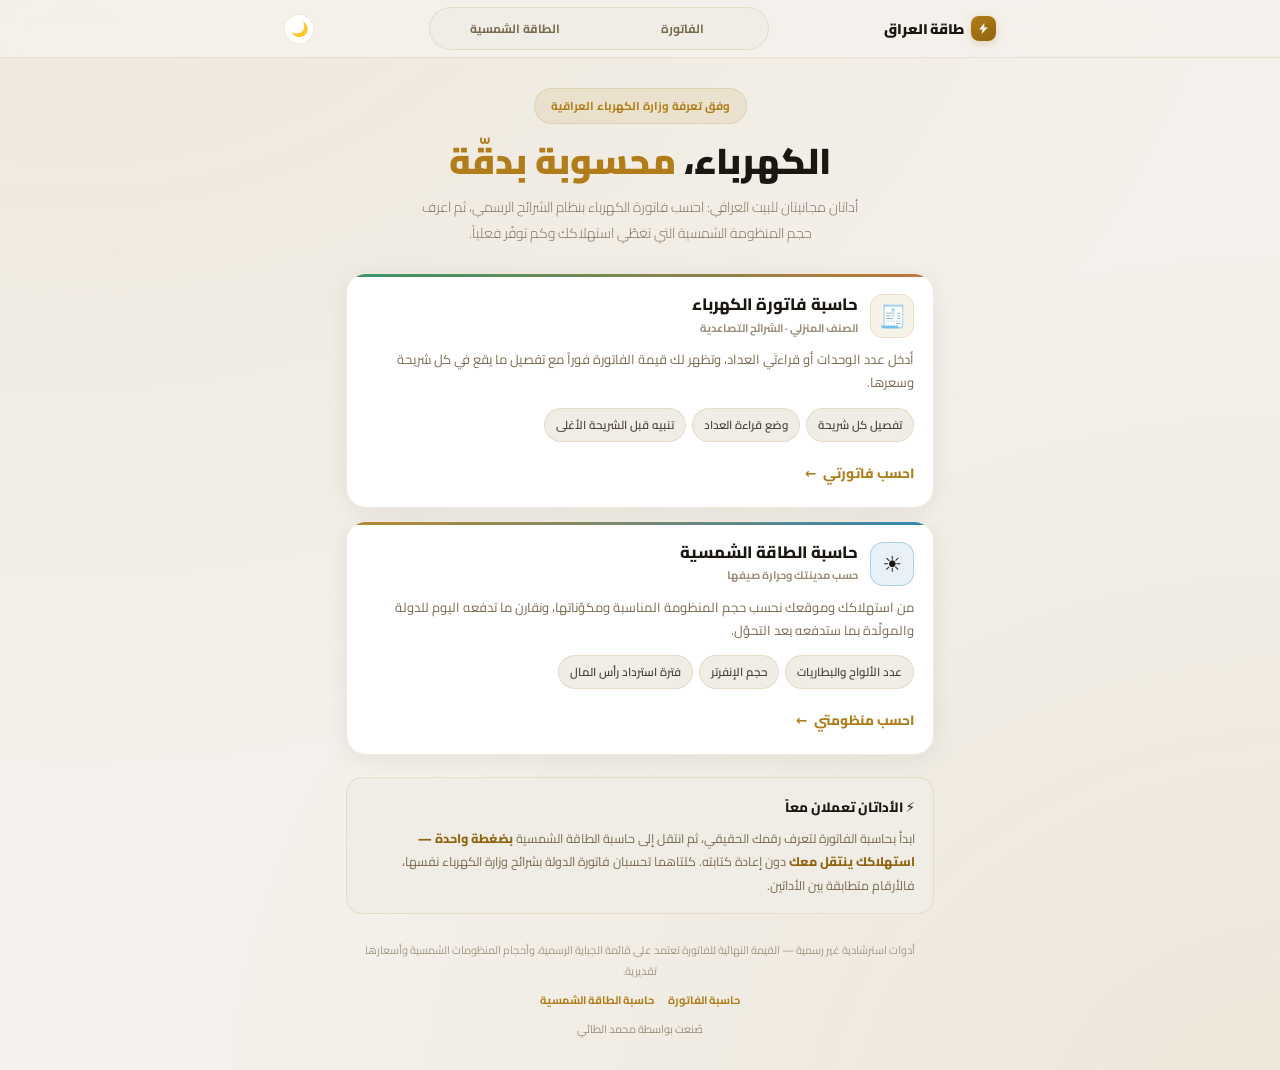
==== commit 46ef1be5: "Fix Arabic copy errors and a batch of calculator bugs Copy pass (all three pages): - dual/accusative" ====
--- a/index.html
+++ b/index.html
@@ -8,7 +8,7 @@
 <!-- ═══ تحويل الروابط القديمة ═══
      كانت حاسبة الفاتورة على "/" وكانت روابطها المُشارَكة تحمل ?u=<عدد>.
      بعد نقلها إلى /bill نمرّر هذه الروابط إليها فوراً حتى لا تنكسر.
-     يعمل قبل أي رسم للصفحة، و replace حتى لا يعلق زر الرجوع. -->
+     يعمل قبل أي رسم للصفحة، ويستعمل replace حتى لا يعلق زر الرجوع. -->
 <script>
 (function () {
   try {
@@ -119,7 +119,7 @@
 
   <header class="home-hero">
     <span class="home-tag">وفق تعرفة وزارة الكهرباء العراقية</span>
-    <h1>كهرباؤك، <span>محسوبة بدقّة</span></h1>
+    <h1>الكهرباء، <span>محسوبة بدقّة</span></h1>
     <p>
       أداتان مجانيتان للبيت العراقي: احسب فاتورة الكهرباء بنظام الشرائح الرسمي،
       ثم اعرف حجم المنظومة الشمسية التي تغطّي استهلاكك وكم توفّر فعلياً.
@@ -175,7 +175,7 @@
     <p>
       ابدأ بحاسبة الفاتورة لتعرف رقمك الحقيقي، ثم انتقل إلى حاسبة الطاقة الشمسية
       <b>بضغطة واحدة — استهلاكك ينتقل معك</b> دون إعادة كتابته. كلتاهما تحسبان
-      فاتورة الدولة بنفس شرائح وزارة الكهرباء، فالأرقام متطابقة بين الأداتين.
+      فاتورة الدولة بشرائح وزارة الكهرباء نفسها، فالأرقام متطابقة بين الأداتين.
     </p>
   </section>
 
@@ -188,7 +188,7 @@
       <a href="/bill">حاسبة الفاتورة</a>
       <a href="/solar">حاسبة الطاقة الشمسية</a>
     </span>
-    <span style="display:block;margin-top:9px">صُنعت بواسطة منو</span>
+    <span style="display:block;margin-top:9px">صُنعت بواسطة محمد الطائي</span>
   </footer>
 
 </main>
--- a/site.css
+++ b/site.css
@@ -1,6 +1,6 @@
 /* ═══════════════════════════════════════════════════════════
-   site.css — اللغة البصرية المشتركة بين أداتَي الموقع
-   تُستعمل في صفحة الفاتورة (/) وصفحة الطاقة الشمسية (/solar).
+   site.css — اللغة البصرية المشتركة بين صفحات الموقع
+   تُستعمل في الواجهة (/) وصفحة الفاتورة (/bill) وصفحة الطاقة الشمسية (/solar).
    كل صفحة تُسمّي متغيّراتها الخاصة اعتماداً على هذه الرموز.
    ═══════════════════════════════════════════════════════════ */
 
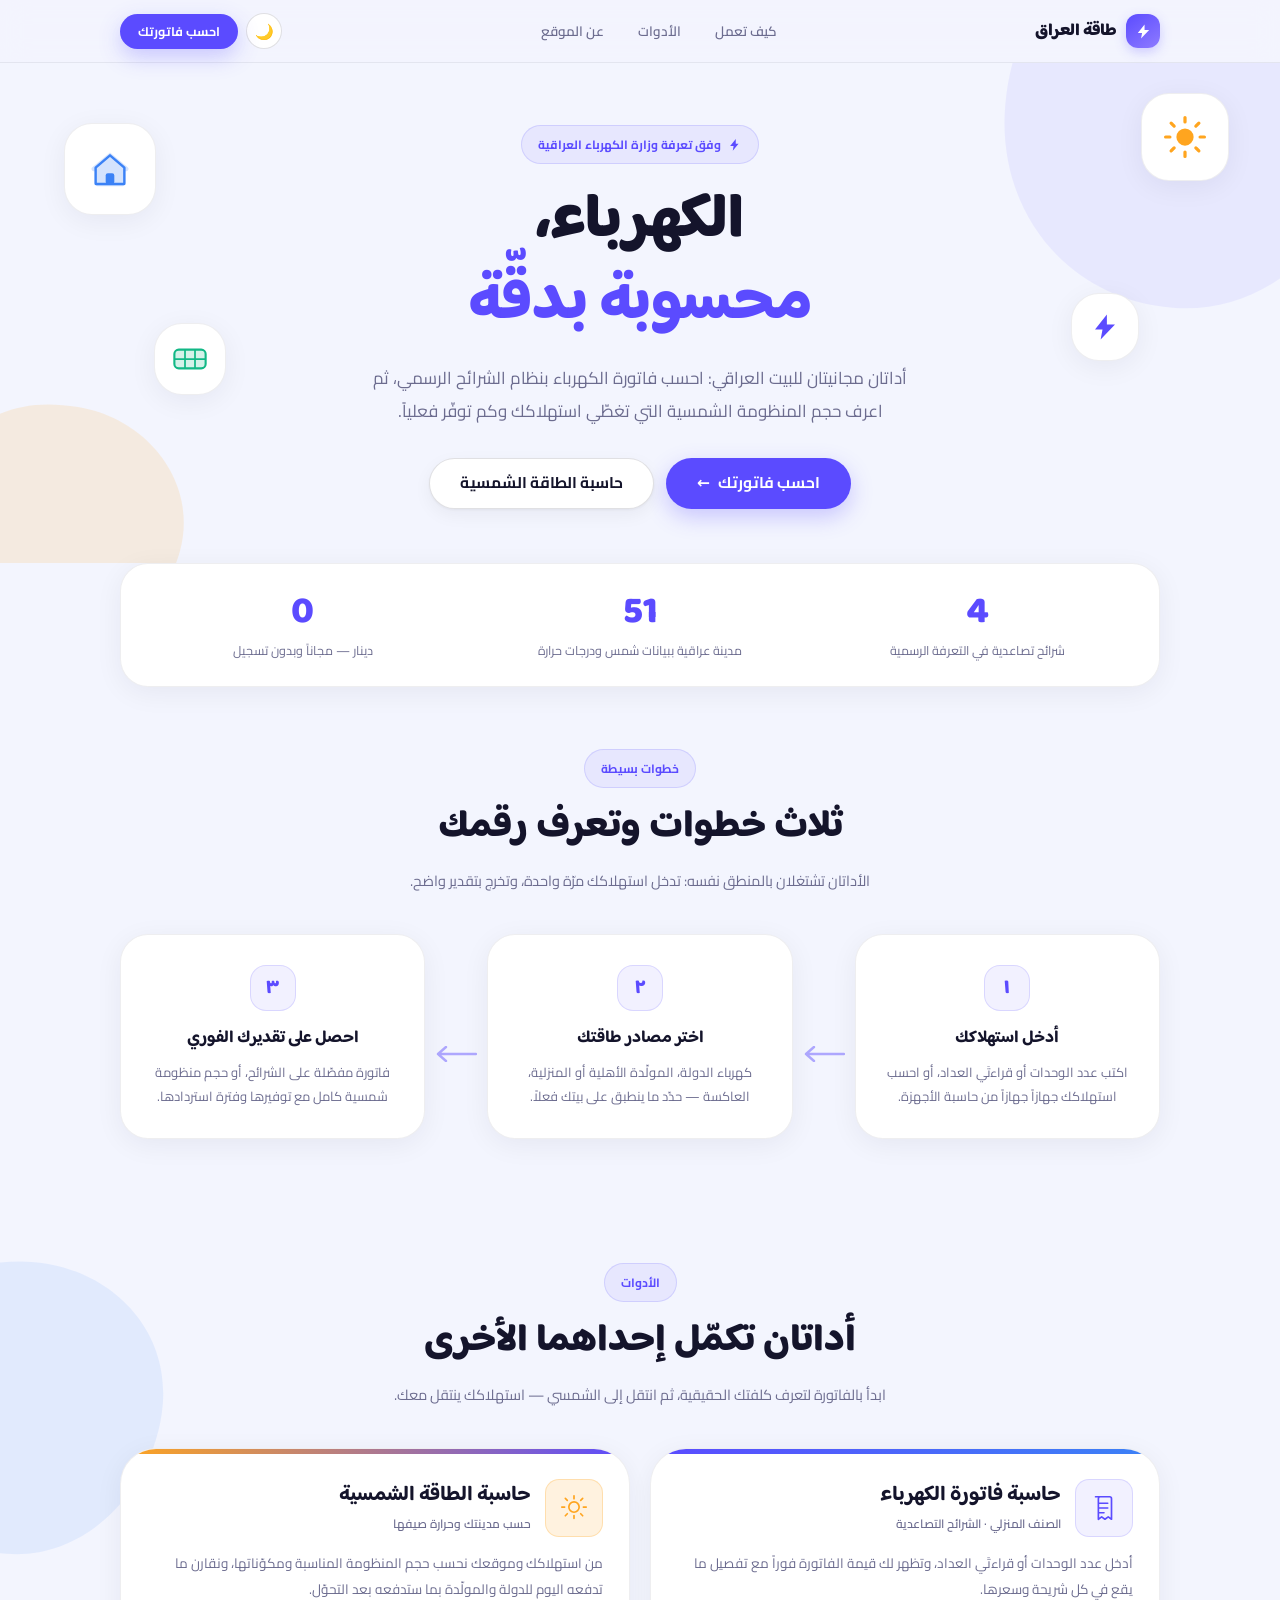
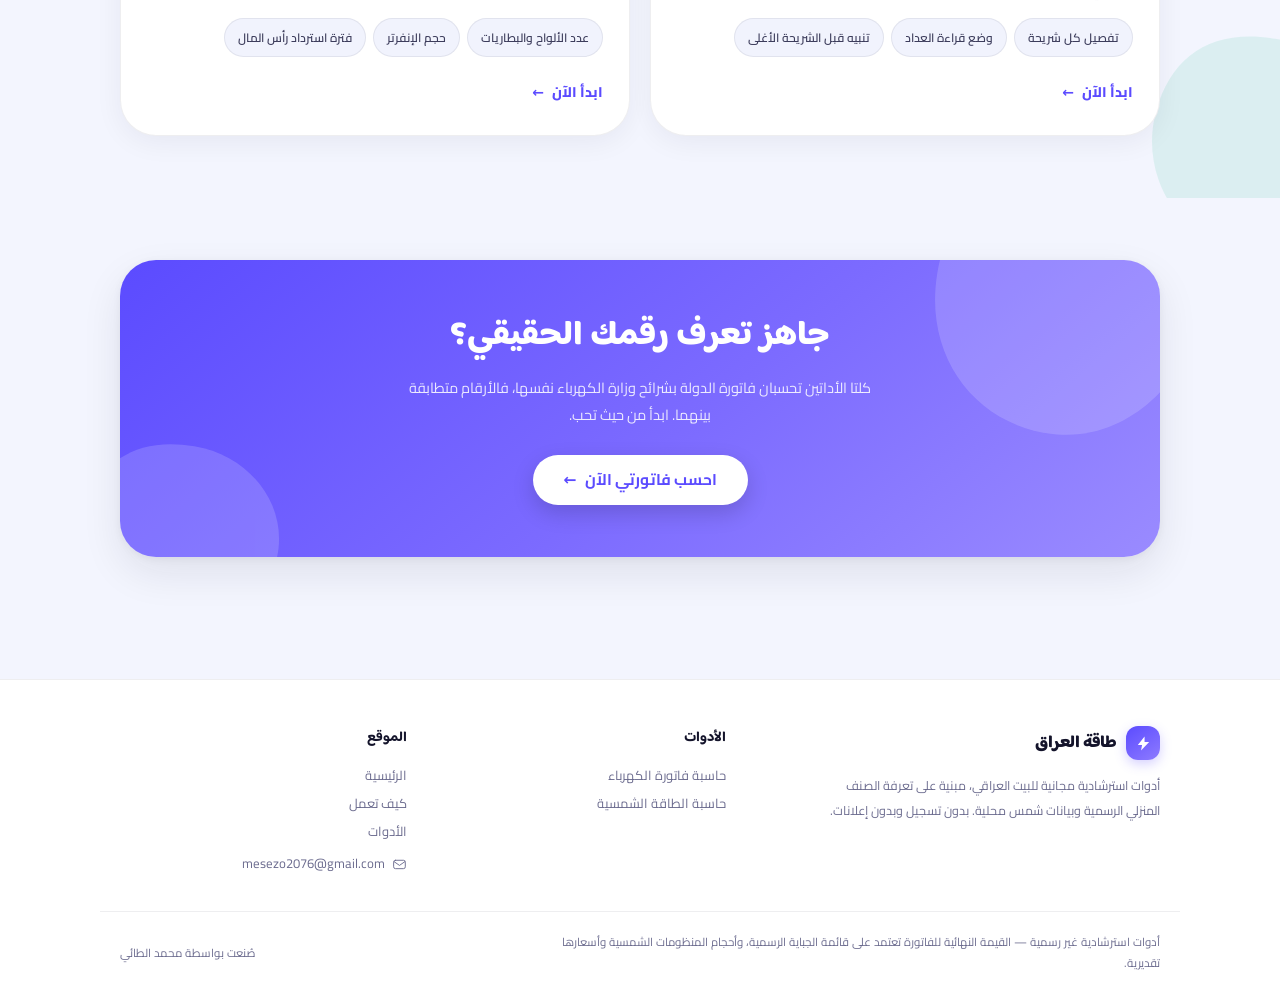
==== commit 3f6f9e3b: "Restyle the site around a pastel design-token system Visual pass over all three pages. No calculator" ====
--- a/index.html
+++ b/index.html
@@ -3,7 +3,7 @@
 <head>
 <meta charset="UTF-8">
 <meta name="viewport" content="width=device-width, initial-scale=1.0, viewport-fit=cover">
-<meta name="theme-color" content="#F4F1EC">
+<meta name="theme-color" content="#F3F5FE">
 
 <!-- ═══ تحويل الروابط القديمة ═══
      كانت حاسبة الفاتورة على "/" وكانت روابطها المُشارَكة تحمل ?u=<عدد>.
@@ -43,12 +43,12 @@
 <meta name="twitter:description" content="أداتان مجانيتان للبيت العراقي: فاتورتك بنظام الشرائح، ومنظومتك الشمسية.">
 <meta name="twitter:image" content="https://iraqelec.vercel.app/og-home.png">
 
-<link rel="icon" href="data:image/svg+xml,<svg xmlns='http://www.w3.org/2000/svg' viewBox='0 0 100 100'><rect width='100' height='100' rx='22' fill='%23B07D1A'/><path d='M56 12 L28 56 h18 l-6 32 l30-46 H52 z' fill='%23F4F1EC'/></svg>">
+<link rel="icon" href="data:image/svg+xml,<svg xmlns='http://www.w3.org/2000/svg' viewBox='0 0 100 100'><rect width='100' height='100' rx='26' fill='%235B4BFF'/><path d='M56 12 L28 56 h18 l-6 32 l30-46 H52 z' fill='%23FFFFFF'/></svg>">
 <meta name="apple-mobile-web-app-capable" content="yes">
 <meta name="apple-mobile-web-app-title" content="طاقة العراق">
 
 <!-- الوضع الليلي يُطبَّق قبل الرسم لتفادي وميض الصفحة -->
-<script>try{var d=localStorage.getItem('irq_dk');if(d==null?matchMedia('(prefers-color-scheme:dark)').matches:d==='1'){document.documentElement.classList.add('dk');document.querySelector('meta[name=theme-color]').content='#14110B'}}catch(e){}</script>
+<script>try{var d=localStorage.getItem('irq_dk');if(d==null?matchMedia('(prefers-color-scheme:dark)').matches:d==='1'){document.documentElement.classList.add('dk');document.querySelector('meta[name=theme-color]').content='#0E0F1F'}}catch(e){}</script>
 
 <script src="/tariff.js"></script>
 <script src="/site.js"></script>
@@ -59,7 +59,7 @@
 
 <link rel="preconnect" href="https://fonts.googleapis.com">
 <link rel="preconnect" href="https://fonts.gstatic.com" crossorigin>
-<link href="https://fonts.googleapis.com/css2?family=Cairo:wght@300;400;600;700;900&display=swap" rel="stylesheet">
+<link href="https://fonts.googleapis.com/css2?family=Baloo+Bhaijaan+2:wght@500;600;700;800&family=Cairo:wght@300;400;500;600;700;900&display=swap" rel="stylesheet">
 
 <script type="application/ld+json">
 {
@@ -74,26 +74,20 @@
 
 <style>
   * { margin: 0; padding: 0; box-sizing: border-box; -webkit-tap-highlight-color: transparent; }
+  html { scroll-behavior: smooth; }
   body {
     background: var(--page); color: var(--ink);
-    font-family: 'Cairo', system-ui, sans-serif;
-    min-height: 100dvh; position: relative; overflow-x: hidden;
+    font-family: var(--font-body);
+    min-height: 100dvh; overflow-x: hidden;
     -webkit-text-size-adjust: 100%;
     transition: background .3s, color .3s;
   }
-  body::before {
-    content: ''; position: fixed; inset: -50%;
-    background:
-      radial-gradient(ellipse at 28% 10%, var(--brand-glow) 0%, transparent 46%),
-      radial-gradient(ellipse at 76% 88%, var(--brand-glow) 0%, transparent 40%);
-    pointer-events: none; z-index: 0;
-  }
-  .home-hero { animation: fadeDown .5s ease both; }
-  .tools     { animation: fadeUp .5s ease .08s both; }
-  .home-link-note { animation: fadeUp .5s ease .16s both; }
-  .site-foot { animation: fadeUp .5s ease .22s both; }
-  @keyframes fadeDown { from { opacity:0; transform: translateY(-14px);} to {opacity:1; transform:none;} }
-  @keyframes fadeUp   { from { opacity:0; transform: translateY(14px);} to {opacity:1; transform:none;} }
+  /* الأقسام المرتبطة بروابط داخلية تحتاج مساحة تحت الشريط اللاصق */
+  [id] { scroll-margin-top: calc(var(--nav-h) + 16px); }
+
+  .hero-inner   { animation: fadeUp .55s ease both; }
+  .stats        { animation: fadeUp .55s ease .1s both; }
+  @keyframes fadeUp { from { opacity: 0; transform: translateY(16px); } to { opacity: 1; transform: none; } }
   @media (prefers-reduced-motion: reduce) { * { animation: none !important; transition: none !important; } }
 </style>
 </head>
@@ -106,92 +100,287 @@
       <span class="brand-name">طاقة العراق</span>
     </a>
     <div class="nav-tabs">
-      <a class="nav-tab" href="/bill">الفاتورة</a>
-      <a class="nav-tab" href="/solar">الطاقة الشمسية</a>
+      <a class="nav-tab" href="#how">كيف تعمل</a>
+      <a class="nav-tab" href="#tools">الأدوات</a>
+      <a class="nav-tab" href="#about">عن الموقع</a>
     </div>
     <div class="nav-tools">
       <button class="nav-btn icon" data-dk-toggle onclick="toggleDk()" aria-label="التبديل إلى الوضع الليلي">🌙</button>
+      <a class="btn btn-primary btn-sm" href="/bill">احسب فاتورتك</a>
     </div>
   </div>
 </nav>
 
-<main class="home">
-
-  <header class="home-hero">
-    <span class="home-tag">وفق تعرفة وزارة الكهرباء العراقية</span>
-    <h1>الكهرباء، <span>محسوبة بدقّة</span></h1>
-    <p>
-      أداتان مجانيتان للبيت العراقي: احسب فاتورة الكهرباء بنظام الشرائح الرسمي،
-      ثم اعرف حجم المنظومة الشمسية التي تغطّي استهلاكك وكم توفّر فعلياً.
-    </p>
-  </header>
-
-  <div class="tools">
-
-    <a class="tool tool-bill" href="/bill">
-      <div class="tool-head">
-        <span class="tool-ico">🧾</span>
-        <div>
-          <div class="tool-title">حاسبة فاتورة الكهرباء</div>
-          <div class="tool-kicker">الصنف المنزلي · الشرائح التصاعدية</div>
-        </div>
-      </div>
-      <p class="tool-desc">
-        أدخل عدد الوحدات أو قراءتَي العداد، وتظهر لك قيمة الفاتورة فوراً
-        مع تفصيل ما يقع في كل شريحة وسعرها.
+<main>
+
+  <!-- ══ الغلاف ══ -->
+  <section class="hero">
+    <div class="blobs" aria-hidden="true">
+      <svg class="blob-a" viewBox="0 0 100 100" width="440" height="440" style="top:-160px;inset-inline-start:-130px"><path d="M50 6 C74 6 94 24 92 48 C90 72 70 94 46 92 C22 90 6 70 8 46 C10 22 26 6 50 6 Z"/></svg>
+      <svg class="blob-b" viewBox="0 0 100 100" width="300" height="300" style="bottom:-120px;inset-inline-end:-90px"><path d="M56 8 C80 12 96 34 90 56 C84 78 60 94 38 88 C16 82 4 58 10 36 C16 14 32 4 56 8 Z"/></svg>
+    </div>
+
+    <!-- عنقود الرسوم حول العنوان (شاشات عريضة فقط) -->
+    <div class="hero-art" aria-hidden="true">
+      <div class="chip chip-sun">
+        <svg viewBox="0 0 64 64" width="46" height="46">
+          <circle cx="32" cy="32" r="12" fill="var(--amber)"/>
+          <g stroke="var(--amber)" stroke-width="4.5" stroke-linecap="round">
+            <path d="M32 5v6M32 53v6M5 32h6M53 32h6M12.7 12.7l4.2 4.2M47.1 47.1l4.2 4.2M51.3 12.7l-4.2 4.2M16.9 47.1l-4.2 4.2"/>
+          </g>
+        </svg>
+      </div>
+      <div class="chip chip-bolt">
+        <svg viewBox="0 0 24 24" width="30" height="30"><path d="M13.5 2 4 14h6l-1.5 8L20 10h-6.5z" fill="var(--brand)"/></svg>
+      </div>
+      <div class="chip chip-house">
+        <svg viewBox="0 0 64 64" width="46" height="46">
+          <path d="M32 9 57 30a3 3 0 0 1-2 5h-3v17a4 4 0 0 1-4 4H16a4 4 0 0 1-4-4V35H9a3 3 0 0 1-2-5Z" fill="var(--info)" opacity=".22"/>
+          <path d="M32 13 52 30v22a1 1 0 0 1-1 1H13a1 1 0 0 1-1-1V30Z" fill="none" stroke="var(--info)" stroke-width="3.4" stroke-linejoin="round"/>
+          <rect x="26" y="38" width="12" height="15" rx="3" fill="var(--info)"/>
+        </svg>
+      </div>
+      <div class="chip chip-panel">
+        <svg viewBox="0 0 64 64" width="40" height="40">
+          <rect x="7" y="17" width="50" height="30" rx="7" fill="var(--good)" opacity=".18"/>
+          <rect x="7" y="17" width="50" height="30" rx="7" fill="none" stroke="var(--good)" stroke-width="3.4"/>
+          <path d="M7 32h50M24 17v30M40 17v30" stroke="var(--good)" stroke-width="2.8"/>
+        </svg>
+      </div>
+    </div>
+
+    <div class="wrap">
+      <div class="hero-inner">
+        <span class="pill"><svg class="i" viewBox="0 0 64 64" aria-hidden="true"><path d="M36 5 10 37h16l-4 22 27-32H36z" fill="currentColor"/></svg> وفق تعرفة وزارة الكهرباء العراقية</span>
+        <h1>الكهرباء،<br><span class="hl">محسوبة بدقّة</span></h1>
+        <p class="lede">
+          أداتان مجانيتان للبيت العراقي: احسب فاتورة الكهرباء بنظام الشرائح الرسمي،
+          ثم اعرف حجم المنظومة الشمسية التي تغطّي استهلاكك وكم توفّر فعلياً.
+        </p>
+        <div class="hero-cta">
+          <a class="btn btn-primary btn-lg" href="/bill">احسب فاتورتك <span class="arw">←</span></a>
+          <a class="btn btn-ghost btn-lg" href="/solar">حاسبة الطاقة الشمسية</a>
+        </div>
+
+        <!-- البديل على الشاشات الضيّقة -->
+        <div class="hero-art-mobile" aria-hidden="true">
+          <div class="chip">
+            <svg viewBox="0 0 64 64" width="32" height="32">
+              <circle cx="32" cy="32" r="12" fill="var(--amber)"/>
+              <g stroke="var(--amber)" stroke-width="4.5" stroke-linecap="round">
+                <path d="M32 5v6M32 53v6M5 32h6M53 32h6M12.7 12.7l4.2 4.2M47.1 47.1l4.2 4.2M51.3 12.7l-4.2 4.2M16.9 47.1l-4.2 4.2"/>
+              </g>
+            </svg>
+          </div>
+          <div class="chip">
+            <svg viewBox="0 0 24 24" width="24" height="24"><path d="M13.5 2 4 14h6l-1.5 8L20 10h-6.5z" fill="var(--brand)"/></svg>
+          </div>
+          <div class="chip">
+            <svg viewBox="0 0 64 64" width="32" height="32">
+              <path d="M32 13 52 30v22a1 1 0 0 1-1 1H13a1 1 0 0 1-1-1V30Z" fill="none" stroke="var(--info)" stroke-width="3.4" stroke-linejoin="round"/>
+              <rect x="26" y="38" width="12" height="15" rx="3" fill="var(--info)"/>
+            </svg>
+          </div>
+        </div>
+      </div>
+    </div>
+  </section>
+
+  <!-- ══ شريط الأرقام ══ -->
+  <div class="wrap">
+    <div class="stats">
+      <div class="stat-cell">
+        <div class="stat-num" id="statTiers">4</div>
+        <div class="stat-lbl">شرائح تصاعدية في التعرفة الرسمية</div>
+      </div>
+      <div class="stat-cell">
+        <div class="stat-num">51</div>
+        <div class="stat-lbl">مدينة عراقية ببيانات شمس ودرجات حرارة</div>
+      </div>
+      <div class="stat-cell">
+        <div class="stat-num">0</div>
+        <div class="stat-lbl">دينار — مجاناً وبدون تسجيل</div>
+      </div>
+    </div>
+  </div>
+
+  <!-- ══ كيف تعمل ══ -->
+  <section class="section" id="how">
+    <div class="wrap">
+      <div class="section-head">
+        <span class="pill">خطوات بسيطة</span>
+        <h2>ثلاث خطوات وتعرف رقمك</h2>
+        <p>الأداتان تشتغلان بالمنطق نفسه: تدخل استهلاكك مرّة واحدة، وتخرج بتقدير واضح.</p>
+      </div>
+
+      <div class="steps">
+        <div class="step">
+          <div class="step-n">١</div>
+          <h3>أدخل استهلاكك</h3>
+          <p>اكتب عدد الوحدات أو قراءتَي العداد، أو احسب استهلاكك جهازاً جهازاً من حاسبة الأجهزة.</p>
+        </div>
+
+        <div class="step-arrow" aria-hidden="true">
+          <svg viewBox="0 0 42 16"><path d="M41 8H3M11 1 3 8l8 7" fill="none" stroke="currentColor" stroke-width="2.4" stroke-linecap="round" stroke-linejoin="round"/></svg>
+        </div>
+
+        <div class="step">
+          <div class="step-n">٢</div>
+          <h3>اختر مصادر طاقتك</h3>
+          <p>كهرباء الدولة، المولّدة الأهلية أو المنزلية، العاكسة — حدّد ما ينطبق على بيتك فعلاً.</p>
+        </div>
+
+        <div class="step-arrow" aria-hidden="true">
+          <svg viewBox="0 0 42 16"><path d="M41 8H3M11 1 3 8l8 7" fill="none" stroke="currentColor" stroke-width="2.4" stroke-linecap="round" stroke-linejoin="round"/></svg>
+        </div>
+
+        <div class="step">
+          <div class="step-n">٣</div>
+          <h3>احصل على تقديرك الفوري</h3>
+          <p>فاتورة مفصّلة على الشرائح، أو حجم منظومة شمسية كامل مع توفيرها وفترة استردادها.</p>
+        </div>
+      </div>
+    </div>
+  </section>
+
+  <!-- ══ الأداتان ══ -->
+  <section class="section" id="tools">
+    <div class="blobs" aria-hidden="true">
+      <svg class="blob-c" viewBox="0 0 100 100" width="340" height="340" style="top:40px;inset-inline-end:-150px"><path d="M50 6 C74 6 94 24 92 48 C90 72 70 94 46 92 C22 90 6 70 8 46 C10 22 26 6 50 6 Z"/></svg>
+      <svg class="blob-d" viewBox="0 0 100 100" width="260" height="260" style="bottom:-80px;inset-inline-start:-110px"><path d="M56 8 C80 12 96 34 90 56 C84 78 60 94 38 88 C16 82 4 58 10 36 C16 14 32 4 56 8 Z"/></svg>
+    </div>
+
+    <div class="wrap">
+      <div class="section-head">
+        <span class="pill">الأدوات</span>
+        <h2>أداتان تكمّل إحداهما الأخرى</h2>
+        <p>ابدأ بالفاتورة لتعرف كلفتك الحقيقية، ثم انتقل إلى الشمسي — استهلاكك ينتقل معك.</p>
+      </div>
+
+      <div class="tools">
+        <a class="tool tool-bill" href="/bill">
+          <div class="tool-head">
+            <span class="tool-ico">
+              <svg viewBox="0 0 64 64" aria-hidden="true">
+                <path d="M14 8h30a4 4 0 0 1 4 4v44l-7-5-7 5-7-5-7 5V12a4 4 0 0 1 4-4Z" fill="none" stroke="var(--brand)" stroke-width="3.6" stroke-linejoin="round"/>
+                <path d="M22 22h18M22 32h18M22 42h10" stroke="var(--brand)" stroke-width="3.4" stroke-linecap="round"/>
+              </svg>
+            </span>
+            <div>
+              <div class="tool-title">حاسبة فاتورة الكهرباء</div>
+              <div class="tool-kicker">الصنف المنزلي · الشرائح التصاعدية</div>
+            </div>
+          </div>
+          <p class="tool-desc">
+            أدخل عدد الوحدات أو قراءتَي العداد، وتظهر لك قيمة الفاتورة فوراً
+            مع تفصيل ما يقع في كل شريحة وسعرها.
+          </p>
+          <ul class="tool-points">
+            <li>تفصيل كل شريحة</li>
+            <li>وضع قراءة العداد</li>
+            <li>تنبيه قبل الشريحة الأغلى</li>
+          </ul>
+          <span class="tool-cta">ابدأ الآن <span class="arw">←</span></span>
+        </a>
+
+        <a class="tool tool-solar" href="/solar">
+          <div class="tool-head">
+            <span class="tool-ico">
+              <svg viewBox="0 0 64 64" aria-hidden="true">
+                <circle cx="32" cy="30" r="11" fill="none" stroke="var(--amber)" stroke-width="3.6"/>
+                <g stroke="var(--amber)" stroke-width="3.6" stroke-linecap="round">
+                  <path d="M32 6v6M32 48v6M6 30h6M52 30h6M13.5 11.5l4.2 4.2M46.3 44.3l4.2 4.2M50.5 11.5l-4.2 4.2M17.7 44.3l-4.2 4.2"/>
+                </g>
+              </svg>
+            </span>
+            <div>
+              <div class="tool-title">حاسبة الطاقة الشمسية</div>
+              <div class="tool-kicker">حسب مدينتك وحرارة صيفها</div>
+            </div>
+          </div>
+          <p class="tool-desc">
+            من استهلاكك وموقعك نحسب حجم المنظومة المناسبة ومكوّناتها،
+            ونقارن ما تدفعه اليوم للدولة والمولّدة بما ستدفعه بعد التحوّل.
+          </p>
+          <ul class="tool-points">
+            <li>عدد الألواح والبطاريات</li>
+            <li>حجم الإنفرتر</li>
+            <li>فترة استرداد رأس المال</li>
+          </ul>
+          <span class="tool-cta">ابدأ الآن <span class="arw">←</span></span>
+        </a>
+      </div>
+    </div>
+  </section>
+
+  <!-- ══ الدعوة الختامية ══ -->
+  <section class="section" id="about">
+    <div class="wrap">
+      <div class="cta-band">
+        <div class="blobs" aria-hidden="true">
+          <svg viewBox="0 0 100 100" width="320" height="320" style="top:-120px;inset-inline-start:-70px"><path d="M50 6 C74 6 94 24 92 48 C90 72 70 94 46 92 C22 90 6 70 8 46 C10 22 26 6 50 6 Z"/></svg>
+          <svg viewBox="0 0 100 100" width="240" height="240" style="bottom:-110px;inset-inline-end:-60px"><path d="M56 8 C80 12 96 34 90 56 C84 78 60 94 38 88 C16 82 4 58 10 36 C16 14 32 4 56 8 Z"/></svg>
+        </div>
+        <h2>جاهز تعرف رقمك الحقيقي؟</h2>
+        <p>
+          كلتا الأداتين تحسبان فاتورة الدولة بشرائح وزارة الكهرباء نفسها،
+          فالأرقام متطابقة بينهما. ابدأ من حيث تحب.
+        </p>
+        <a class="btn btn-primary btn-lg" href="/bill">احسب فاتورتي الآن <span class="arw">←</span></a>
+      </div>
+    </div>
+  </section>
+
+</main>
+
+<footer class="site-foot">
+  <div class="foot-grid">
+    <div>
+      <a class="brand" href="/">
+        <span class="brand-mark"><svg viewBox="0 0 24 24" aria-hidden="true"><path d="M13.5 2 4 14h6l-1.5 8L20 10h-6.5z"/></svg></span>
+        <span class="brand-name">طاقة العراق</span>
+      </a>
+      <p class="foot-about">
+        أدوات استرشادية مجانية للبيت العراقي، مبنية على تعرفة الصنف المنزلي الرسمية
+        وبيانات شمس محلية. بدون تسجيل وبدون إعلانات.
       </p>
-      <ul class="tool-points">
-        <li>تفصيل كل شريحة</li>
-        <li>وضع قراءة العداد</li>
-        <li>تنبيه قبل الشريحة الأغلى</li>
-      </ul>
-      <span class="tool-cta">احسب فاتورتي <span class="arw">←</span></span>
-    </a>
-
-    <a class="tool tool-solar" href="/solar">
-      <div class="tool-head">
-        <span class="tool-ico">☀️</span>
-        <div>
-          <div class="tool-title">حاسبة الطاقة الشمسية</div>
-          <div class="tool-kicker">حسب مدينتك وحرارة صيفها</div>
-        </div>
-      </div>
-      <p class="tool-desc">
-        من استهلاكك وموقعك نحسب حجم المنظومة المناسبة ومكوّناتها،
-        ونقارن ما تدفعه اليوم للدولة والمولّدة بما ستدفعه بعد التحوّل.
-      </p>
-      <ul class="tool-points">
-        <li>عدد الألواح والبطاريات</li>
-        <li>حجم الإنفرتر</li>
-        <li>فترة استرداد رأس المال</li>
-      </ul>
-      <span class="tool-cta">احسب منظومتي <span class="arw">←</span></span>
-    </a>
-
+    </div>
+
+    <div class="foot-col">
+      <h3>الأدوات</h3>
+      <a href="/bill">حاسبة فاتورة الكهرباء</a>
+      <a href="/solar">حاسبة الطاقة الشمسية</a>
+    </div>
+
+    <div class="foot-col">
+      <h3>الموقع</h3>
+      <a href="/">الرئيسية</a>
+      <a href="#how">كيف تعمل</a>
+      <a href="#tools">الأدوات</a>
+      <a class="foot-mail" href="mailto:mesezo2076@gmail.com">
+        <svg class="i" viewBox="0 0 64 64" aria-hidden="true"><g fill="none" stroke="currentColor" stroke-width="4" stroke-linecap="round" stroke-linejoin="round"><rect x="7" y="14" width="50" height="36" rx="8"/><path d="m9 20 23 16 23-16"/></g></svg>mesezo2076@gmail.com
+      </a>
+    </div>
   </div>
 
-  <section class="home-link-note">
-    <h2>⚡ الأداتان تعملان معاً</h2>
-    <p>
-      ابدأ بحاسبة الفاتورة لتعرف رقمك الحقيقي، ثم انتقل إلى حاسبة الطاقة الشمسية
-      <b>بضغطة واحدة — استهلاكك ينتقل معك</b> دون إعادة كتابته. كلتاهما تحسبان
-      فاتورة الدولة بشرائح وزارة الكهرباء نفسها، فالأرقام متطابقة بين الأداتين.
-    </p>
-  </section>
-
-  <footer class="site-foot">
+  <div class="foot-bottom">
     <span class="disclaimer">
       أدوات استرشادية غير رسمية — القيمة النهائية للفاتورة تعتمد على قائمة الجباية الرسمية،
       وأحجام المنظومات الشمسية وأسعارها تقديرية.
     </span>
-    <span class="foot-links">
-      <a href="/bill">حاسبة الفاتورة</a>
-      <a href="/solar">حاسبة الطاقة الشمسية</a>
-    </span>
-    <span style="display:block;margin-top:9px">صُنعت بواسطة محمد الطائي</span>
-  </footer>
-
-</main>
+    <span>صُنعت بواسطة محمد الطائي</span>
+  </div>
+</footer>
+
+<script>
+/* عدد الشرائح يأتي من tariff.js حتى يبقى مصدر الأسعار واحداً */
+(function () {
+  try {
+    var el = document.getElementById('statTiers');
+    if (el && window.Tariff) el.textContent = window.Tariff.TIERS.length;
+  } catch (e) {}
+})();
+</script>
 
 </body>
 </html>
--- a/site.css
+++ b/site.css
@@ -2,316 +2,483 @@
    site.css — اللغة البصرية المشتركة بين صفحات الموقع
    تُستعمل في الواجهة (/) وصفحة الفاتورة (/bill) وصفحة الطاقة الشمسية (/solar).
    كل صفحة تُسمّي متغيّراتها الخاصة اعتماداً على هذه الرموز.
+
+   الهوية: خلفية باستيل هادئة (أزرق/لافندر) + لون تمييز واحد جريء للأزرار،
+   حواف دائرية واسعة، ظلال ناعمة، وأشكال SVG عضوية خفيفة في الخلفية.
    ═══════════════════════════════════════════════════════════ */
 
-/* ── الرموز اللونية ── */
+/* ══ 1. الرموز (Design tokens) ══ */
 :root {
   color-scheme: light;
 
-  --brand:        #B07D1A;
-  --brand-deep:   #8F6410;
-  --brand-soft:   rgba(176,125,26,.10);
-  --brand-line:   rgba(176,125,26,.16);
-  --brand-ring:   rgba(176,125,26,.28);
-  --brand-glow:   rgba(176,125,26,.09);
-
-  --page:    #F4F1EC;
+  /* لون التمييز الأساسي — الأزرار وكل عنصر تفاعلي */
+  --brand:        #5B4BFF;
+  --brand-deep:   #4030D9;
+  --brand-soft:   rgba(91,75,255,.08);
+  --brand-line:   rgba(91,75,255,.16);
+  --brand-ring:   rgba(91,75,255,.26);
+  --brand-glow:   rgba(124,110,255,.16);
+
+  /* لون دافئ ثانوي — للرسوم التوضيحية (الشمس/الطاقة)، لا للأزرار */
+  --amber:        #FFA51F;
+  --amber-soft:   rgba(255,165,31,.14);
+  --amber-line:   rgba(255,165,31,.26);
+
+  /* أسطح */
+  --page:    #F3F5FE;
   --panel:   #FFFFFF;
-  --panel-2: #F0EDE6;
-  --panel-3: #E8E4DC;
-
-  --ink:   #1A1610;
-  --ink-2: #4A4034;
-  --ink-3: #7A6A50;
-  --ink-4: #9C8F79;
-
-  --hair:   rgba(176,125,26,.16);
-  --hair-2: rgba(122,106,80,.22);
-
-  --info:      #1A7AAE;
-  --info-soft: rgba(26,122,174,.10);
-  --info-line: rgba(26,122,174,.28);
-  --good:      #1E8A5A;
-  --good-soft: rgba(30,138,90,.10);
-  --good-line: rgba(30,138,90,.28);
-  --warn:      #C06820;
-  --warn-soft: rgba(192,104,32,.10);
-  --warn-line: rgba(192,104,32,.28);
-  --bad:       #B03030;
-  --bad-soft:  rgba(176,48,48,.08);
-  --bad-line:  rgba(176,48,48,.28);
+  --panel-2: #F1F3FD;
+  --panel-3: #E4E8FA;
+
+  /* نصوص */
+  --ink:   #14142B;
+  --ink-2: #3D3D5C;
+  --ink-3: #6C6C8F;
+  --ink-4: #71719A;
+
+  --hair:   rgba(20,20,43,.07);
+  --hair-2: rgba(20,20,43,.13);
+
+  /* ألوان دلالية */
+  --info:      #3B82F6;
+  --info-soft: rgba(59,130,246,.10);
+  --info-line: rgba(59,130,246,.24);
+  --good:      #12B886;
+  --good-soft: rgba(18,184,134,.10);
+  --good-line: rgba(18,184,134,.24);
+  --warn:      #F59E0B;
+  --warn-soft: rgba(245,158,11,.11);
+  --warn-line: rgba(245,158,11,.26);
+  --bad:       #F43F5E;
+  --bad-soft:  rgba(244,63,94,.09);
+  --bad-line:  rgba(244,63,94,.24);
 
   /* ألوان الشرائح — قيم احتياطية فقط.
      المصدر الفعلي هو tariff.js ويعيد ضبطها عند التحميل. */
-  --t1: #1E8A5A;
-  --t2: #1A7AAE;
-  --t3: #C06820;
-  --t4: #B03030;
+  --t1: #12B886;
+  --t2: #3B82F6;
+  --t3: #FFA51F;
+  --t4: #F43F5E;
 
   /* لون النص فوق الخلفيات الملوّنة الصريحة */
-  --on-solid: #FFF8E8;
-
-  --shadow:   0 4px 26px rgba(0,0,0,.07);
-  --shadow-2: 0 2px 8px rgba(0,0,0,.09), 0 8px 24px rgba(0,0,0,.07);
-  --shadow-sm: 0 1px 4px rgba(0,0,0,.07), 0 4px 14px rgba(0,0,0,.05);
-
-  --nav-h: 52px;
-}
-
-/* ── الوضع الليلي — دافئ ليبقى ضمن هوية الموقع الذهبية ── */
+  --on-solid: #FFFFFF;
+
+  /* حواف */
+  --r-xs:   10px;
+  --r-sm:   14px;
+  --r:      20px;
+  --r-lg:   28px;
+  --r-xl:   36px;
+  --r-pill: 999px;
+
+  /* ظلال ناعمة بميل أزرق */
+  --shadow:     0 6px 28px rgba(20,20,43,.06);
+  --shadow-2:   0 2px 8px rgba(20,20,43,.05), 0 16px 40px rgba(20,20,43,.09);
+  --shadow-sm:  0 1px 3px rgba(20,20,43,.05), 0 6px 18px rgba(20,20,43,.05);
+  --shadow-cta: 0 8px 22px rgba(91,75,255,.28);
+
+  /* خطوط — Baloo Bhaijaan 2 عربي أصلاً ومناسب للعناوين العريضة،
+     وCairo لنصوص المتن لأن تشكيله وأرقامه تُقرأ بوضوح في الأحجام الصغيرة */
+  --font-display: 'Baloo Bhaijaan 2', 'Cairo', system-ui, 'Segoe UI', sans-serif;
+  --font-body:    'Cairo', system-ui, 'Segoe UI', sans-serif;
+
+  --nav-h: 62px;
+  --wrap:  1080px;
+}
+
+/* ══ الوضع الليلي — نيلي عميق ليبقى ضمن نفس الهوية ══ */
 html.dk {
   color-scheme: dark;
 
-  --brand:      #E0AE45;
-  --brand-deep: #F0C464;
-  --brand-soft: rgba(224,174,69,.14);
-  --brand-line: rgba(224,174,69,.20);
-  --brand-ring: rgba(224,174,69,.38);
-  --brand-glow: rgba(224,174,69,.07);
-
-  --page:    #14110B;
-  --panel:   #1E1A12;
-  --panel-2: #262017;
-  --panel-3: #322A1D;
-
-  --ink:   #F5F0E6;
-  --ink-2: #D8CFBD;
-  --ink-3: #A89C86;
-  --ink-4: #847A67;
-
-  --hair:   rgba(224,174,69,.18);
-  --hair-2: rgba(168,156,134,.22);
-
-  --info:      #5AAEE0;
-  --info-soft: rgba(90,174,224,.14);
-  --info-line: rgba(90,174,224,.30);
-  --good:      #43C48D;
-  --good-soft: rgba(67,196,141,.14);
-  --good-line: rgba(67,196,141,.30);
-  --warn:      #E8974A;
-  --warn-soft: rgba(232,151,74,.14);
-  --warn-line: rgba(232,151,74,.30);
-  --bad:       #E85F5F;
-  --bad-soft:  rgba(232,95,95,.14);
-  --bad-line:  rgba(232,95,95,.30);
-
-  --t1: #43C48D;
-  --t2: #5AAEE0;
-  --t3: #E8974A;
-  --t4: #E85F5F;
-
-  --on-solid: #17120A;
-
-  --shadow:    0 4px 26px rgba(0,0,0,.45);
-  --shadow-2:  0 2px 8px rgba(0,0,0,.5), 0 8px 24px rgba(0,0,0,.4);
-  --shadow-sm: 0 1px 4px rgba(0,0,0,.4), 0 4px 14px rgba(0,0,0,.3);
-}
-
-/* ══ شريط التنقّل المشترك ══ */
+  --brand:      #8B7CFF;
+  --brand-deep: #AA9EFF;
+  --brand-soft: rgba(139,124,255,.13);
+  --brand-line: rgba(139,124,255,.22);
+  --brand-ring: rgba(139,124,255,.36);
+  --brand-glow: rgba(139,124,255,.14);
+
+  --amber:      #FFBB55;
+  --amber-soft: rgba(255,187,85,.14);
+  --amber-line: rgba(255,187,85,.26);
+
+  --page:    #0E0F1F;
+  --panel:   #181A2E;
+  --panel-2: #1F2138;
+  --panel-3: #2A2C48;
+
+  --ink:   #F2F3FB;
+  --ink-2: #C7C9E0;
+  --ink-3: #9698BC;
+  --ink-4: #8587AD;
+
+  --hair:   rgba(255,255,255,.08);
+  --hair-2: rgba(255,255,255,.15);
+
+  --info:      #6BA6FF;
+  --info-soft: rgba(107,166,255,.14);
+  --info-line: rgba(107,166,255,.28);
+  --good:      #34D9A8;
+  --good-soft: rgba(52,217,168,.14);
+  --good-line: rgba(52,217,168,.28);
+  --warn:      #FFB84D;
+  --warn-soft: rgba(255,184,77,.14);
+  --warn-line: rgba(255,184,77,.28);
+  --bad:       #FF7A90;
+  --bad-soft:  rgba(255,122,144,.13);
+  --bad-line:  rgba(255,122,144,.28);
+
+  --t1: #34D9A8;
+  --t2: #6BA6FF;
+  --t3: #FFBB55;
+  --t4: #FF7A90;
+
+  --on-solid: #12132A;
+
+  --shadow:     0 6px 28px rgba(0,0,0,.42);
+  --shadow-2:   0 2px 8px rgba(0,0,0,.4), 0 16px 40px rgba(0,0,0,.45);
+  --shadow-sm:  0 1px 3px rgba(0,0,0,.35), 0 6px 18px rgba(0,0,0,.3);
+  --shadow-cta: 0 8px 22px rgba(139,124,255,.3);
+}
+
+/* ══ 2. أساسيات مشتركة ══ */
+.wrap { width: 100%; max-width: var(--wrap); margin: 0 auto; padding: 0 20px; }
+.wrap-narrow { max-width: 820px; }
+
+/* أشكال الخلفية العضوية — زخرفية بالكامل */
+.blobs { position: absolute; inset: 0; overflow: hidden; pointer-events: none; z-index: 0; }
+.blobs svg { position: absolute; display: block; }
+.blob-a { fill: var(--brand); opacity: .07; }
+.blob-b { fill: var(--amber); opacity: .13; }
+.blob-c { fill: var(--info); opacity: .09; }
+.blob-d { fill: var(--good); opacity: .10; }
+
+/* أيقونات سطرية — تأخذ حجمها من النص المحيط وترث لونه */
+.i { width: 1.15em; height: 1.15em; display: inline-block; vertical-align: -.2em; flex-shrink: 0; }
+
+/* ══ 3. الأزرار ══ */
+.btn {
+  display: inline-flex; align-items: center; justify-content: center; gap: 8px;
+  font-family: var(--font-body); font-weight: 700; font-size: 14px;
+  padding: 12px 24px; border-radius: var(--r-pill); border: 1.5px solid transparent;
+  cursor: pointer; text-decoration: none; white-space: nowrap; line-height: 1.2;
+  transition: transform .16s ease, box-shadow .2s, background .2s, color .2s, border-color .2s;
+}
+.btn:active { transform: translateY(1px) scale(.99); }
+.btn-primary { background: var(--brand); color: var(--on-solid); box-shadow: var(--shadow-cta); }
+.btn-primary:hover { background: var(--brand-deep); }
+.btn-ghost {
+  background: var(--panel); color: var(--ink); border-color: var(--hair-2);
+  box-shadow: var(--shadow-sm);
+}
+.btn-ghost:hover { border-color: var(--brand-line); color: var(--brand); }
+.btn-lg { font-size: 15.5px; padding: 15px 30px; }
+.btn-sm { font-size: 12.5px; padding: 9px 17px; }
+.btn .arw { transition: transform .2s; }
+.btn:hover .arw { transform: translateX(-4px); }
+
+/* شارة صغيرة */
+.pill {
+  display: inline-flex; align-items: center; gap: 7px;
+  font-size: 12px; font-weight: 700; color: var(--brand);
+  background: var(--brand-soft); border: 1px solid var(--brand-line);
+  padding: 7px 16px; border-radius: var(--r-pill);
+}
+
+/* ══ 4. شريط التنقّل ══ */
 .site-nav {
   position: sticky; top: 0; z-index: 9000;
-  background: color-mix(in srgb, var(--page) 88%, transparent);
-  -webkit-backdrop-filter: saturate(1.6) blur(12px);
-  backdrop-filter: saturate(1.6) blur(12px);
+  background: color-mix(in srgb, var(--page) 82%, transparent);
+  -webkit-backdrop-filter: saturate(1.7) blur(14px);
+  backdrop-filter: saturate(1.7) blur(14px);
   border-bottom: 1px solid var(--hair);
 }
 @supports not (background: color-mix(in srgb, red 50%, blue)) {
   .site-nav { background: var(--page); }
 }
-
 .nav-inner {
-  max-width: 740px; margin: 0 auto;
+  max-width: var(--wrap); margin: 0 auto;
   min-height: var(--nav-h);
-  display: flex; align-items: center; gap: 10px;
-  padding: 7px 14px;
-}
-
+  display: flex; align-items: center; gap: 12px;
+  padding: 9px 20px;
+}
 .brand {
-  display: flex; align-items: center; gap: 7px;
+  display: flex; align-items: center; gap: 9px;
   text-decoration: none; color: var(--ink);
-  font-weight: 900; font-size: 14px; white-space: nowrap;
-  flex-shrink: 0;
+  font-family: var(--font-display); font-weight: 800; font-size: 17px;
+  white-space: nowrap; flex-shrink: 0;
 }
 .brand-mark {
-  width: 25px; height: 25px; border-radius: 8px; flex-shrink: 0;
-  background: linear-gradient(150deg, var(--brand), var(--brand-deep));
+  width: 34px; height: 34px; border-radius: 12px; flex-shrink: 0;
+  background: linear-gradient(145deg, var(--brand), #8E7BFF);
   display: grid; place-items: center;
-  box-shadow: 0 2px 7px var(--brand-ring);
-}
-.brand-mark svg { width: 13px; height: 13px; fill: var(--on-solid); display: block; }
-.brand-name { letter-spacing: -.1px; }
-@media (max-width: 520px) { .brand-name { display: none; } }
-
-.nav-tabs {
-  display: flex; gap: 3px; flex: 1; min-width: 0;
-  background: var(--panel-2); border: 1px solid var(--hair);
-  border-radius: 50px; padding: 3px;
-  max-width: 340px; margin: 0 auto;
-}
+  box-shadow: 0 4px 12px var(--brand-ring);
+}
+.brand-mark svg { width: 17px; height: 17px; fill: #FFFFFF; display: block; }
+.brand-name { letter-spacing: -.2px; }
+@media (max-width: 560px) { .brand-name { display: none; } }
+
+.nav-tabs { display: flex; gap: 4px; flex: 1; min-width: 0; justify-content: center; }
 .nav-tab {
-  flex: 1; text-align: center; text-decoration: none;
-  font-family: inherit; font-size: 12px; font-weight: 700;
-  color: var(--ink-3); padding: 6px 8px; border-radius: 50px;
+  text-decoration: none; font-family: var(--font-body);
+  font-size: 13.5px; font-weight: 600; color: var(--ink-3);
+  padding: 9px 15px; border-radius: var(--r-pill);
   white-space: nowrap; overflow: hidden; text-overflow: ellipsis;
   transition: background .2s, color .2s;
 }
-.nav-tab:hover { color: var(--brand); }
-.nav-tab[aria-current="page"] {
-  background: var(--panel); color: var(--brand);
-  box-shadow: 0 1px 5px rgba(0,0,0,.08);
-}
-
-.nav-tools { display: flex; align-items: center; gap: 6px; flex-shrink: 0; }
-
+.nav-tab:hover { color: var(--brand); background: var(--brand-soft); }
+.nav-tab[aria-current="page"] { background: var(--panel); color: var(--brand); box-shadow: var(--shadow-sm); }
+@media (max-width: 700px) { .nav-tab { padding: 8px 10px; font-size: 12.5px; } }
+
+.nav-tools { display: flex; align-items: center; gap: 8px; flex-shrink: 0; }
 .nav-btn {
-  font-family: inherit; font-size: 12px; font-weight: 700;
+  font-family: var(--font-body); font-size: 13px; font-weight: 700;
   color: var(--ink-3); background: var(--panel);
-  border: 1px solid var(--hair); border-radius: 50px;
-  cursor: pointer; padding: 6px 10px; line-height: 1;
+  border: 1px solid var(--hair-2); border-radius: var(--r-pill);
+  cursor: pointer; padding: 8px 12px; line-height: 1;
   transition: background .2s, color .2s, border-color .2s;
 }
 .nav-btn:hover { background: var(--brand-soft); color: var(--brand); border-color: var(--brand-line); }
-.nav-btn.icon { width: 30px; height: 30px; padding: 0; display: grid; place-items: center; font-size: 14px; }
-
-.nav-seg { display: flex; gap: 2px; background: var(--panel); border: 1px solid var(--hair); border-radius: 50px; padding: 3px; }
-.nav-seg button {
-  font-family: inherit; font-size: 11px; font-weight: 700;
-  border: none; background: transparent; color: var(--ink-3);
-  padding: 4px 9px; border-radius: 50px; cursor: pointer; line-height: 1.3;
-  transition: background .2s, color .2s;
-}
-.nav-seg button.on { background: var(--brand); color: var(--on-solid); }
-
-/* ══ بطاقة العبور بين الأداتين ══ */
+.nav-btn.icon { width: 36px; height: 36px; padding: 0; display: grid; place-items: center; font-size: 15px; }
+@media (max-width: 480px) { .nav-tools .btn { display: none; } }
+
+/* ══ 5. الواجهة الرئيسية — الغلاف ══ */
+.hero { position: relative; padding: 62px 0 54px; overflow: hidden; }
+.hero-inner { position: relative; z-index: 1; text-align: center; max-width: 720px; margin: 0 auto; }
+.hero h1 {
+  font-family: var(--font-display); font-weight: 800;
+  font-size: clamp(34px, 8vw, 62px); line-height: 1.32;
+  color: var(--ink); margin: 18px 0 16px; letter-spacing: -.5px;
+}
+.hero h1 .hl { color: var(--brand); }
+.lede {
+  font-size: clamp(14px, 2.4vw, 17px); line-height: 1.95; color: var(--ink-3);
+  max-width: 560px; margin: 0 auto; font-weight: 400;
+}
+.hero-cta { display: flex; gap: 12px; justify-content: center; flex-wrap: wrap; margin-top: 30px; }
+
+/* عناقيد الرسوم حول العنوان — تختفي على الشاشات الضيّقة */
+.hero-art { position: absolute; inset: 0; z-index: 0; pointer-events: none; }
+.hero-art .chip {
+  position: absolute; display: grid; place-items: center;
+  border-radius: var(--r-lg); box-shadow: var(--shadow);
+  background: var(--panel); border: 1px solid var(--hair);
+  animation: float 7s ease-in-out infinite;
+}
+.hero-art .chip svg { display: block; }
+.chip-sun   { top: 6%;  inset-inline-start: 4%;  width: 88px; height: 88px; animation-delay: -1s; }
+.chip-bolt  { top: 46%; inset-inline-start: 11%; width: 68px; height: 68px; animation-delay: -3s; }
+.chip-house { top: 12%; inset-inline-end: 5%;    width: 92px; height: 92px; animation-delay: -2s; }
+.chip-panel { top: 52%; inset-inline-end: 12%;   width: 72px; height: 72px; animation-delay: -4.5s; }
+@keyframes float { 0%,100% { transform: translateY(0) } 50% { transform: translateY(-13px) } }
+@media (max-width: 1020px) { .hero-art { display: none; } }
+
+/* صف الرسوم البديل على الجوّال */
+.hero-art-mobile { display: none; gap: 12px; justify-content: center; margin-top: 32px; }
+.hero-art-mobile .chip {
+  width: 66px; height: 66px; display: grid; place-items: center;
+  border-radius: var(--r-sm); background: var(--panel);
+  border: 1px solid var(--hair); box-shadow: var(--shadow-sm);
+}
+.hero-art-mobile .chip svg { display: block; }
+@media (max-width: 1020px) { .hero-art-mobile { display: flex; } }
+
+/* ══ 6. شريط الأرقام ══ */
+.stats {
+  display: grid; grid-template-columns: repeat(3, 1fr); gap: 14px;
+  background: var(--panel); border: 1px solid var(--hair);
+  border-radius: var(--r-lg); padding: 26px 20px; box-shadow: var(--shadow);
+  position: relative; z-index: 1;
+}
+.stat-cell { text-align: center; }
+.stat-num {
+  font-family: var(--font-display); font-weight: 800;
+  font-size: clamp(26px, 5vw, 38px); line-height: 1.25; color: var(--brand);
+}
+.stat-lbl { font-size: 12.5px; color: var(--ink-3); margin-top: 4px; line-height: 1.55; }
+@media (max-width: 560px) {
+  .stats { grid-template-columns: 1fr; gap: 18px; padding: 22px 18px; }
+  .stat-cell + .stat-cell { border-top: 1px solid var(--hair); padding-top: 16px; }
+}
+
+/* ══ 7. أقسام عامة ══ */
+.section { position: relative; padding: 62px 0; }
+.section-head { text-align: center; max-width: 620px; margin: 0 auto 40px; position: relative; z-index: 1; }
+.section-head h2 {
+  font-family: var(--font-display); font-weight: 800;
+  font-size: clamp(25px, 5vw, 38px); line-height: 1.38; color: var(--ink); margin: 14px 0 12px;
+}
+.section-head p { font-size: 14.5px; line-height: 1.9; color: var(--ink-3); }
+
+/* ══ 8. خطوات «كيف تعمل» ══ */
+.steps {
+  display: grid; grid-template-columns: 1fr auto 1fr auto 1fr;
+  align-items: start; gap: 10px; position: relative; z-index: 1;
+}
+.step {
+  background: var(--panel); border: 1px solid var(--hair); border-radius: var(--r-lg);
+  padding: 30px 22px; text-align: center; box-shadow: var(--shadow);
+  transition: transform .2s, box-shadow .2s;
+}
+.step:hover { transform: translateY(-4px); box-shadow: var(--shadow-2); }
+.step-n {
+  width: 46px; height: 46px; margin: 0 auto 16px; border-radius: 16px;
+  display: grid; place-items: center;
+  font-family: var(--font-display); font-weight: 800; font-size: 19px;
+  background: var(--brand-soft); color: var(--brand); border: 1px solid var(--brand-line);
+}
+.step h3 { font-family: var(--font-display); font-weight: 700; font-size: 17px; color: var(--ink); margin-bottom: 8px; line-height: 1.45; }
+.step p { font-size: 13px; line-height: 1.85; color: var(--ink-3); }
+/* السهم الواصل — يشير من اليمين إلى اليسار ليتبع اتجاه القراءة العربية */
+.step-arrow { align-self: center; padding-top: 34px; color: var(--brand); opacity: .45; }
+.step-arrow svg { display: block; width: 42px; height: 16px; }
+@media (max-width: 860px) {
+  .steps { grid-template-columns: 1fr; gap: 4px; }
+  .step-arrow { padding: 4px 0; justify-self: center; transform: rotate(-90deg); }
+}
+
+/* ══ 9. بطاقتا الأداتين ══ */
+.tools { display: grid; grid-template-columns: 1fr 1fr; gap: 20px; position: relative; z-index: 1; }
+@media (max-width: 780px) { .tools { grid-template-columns: 1fr; } }
+.tool {
+  display: flex; flex-direction: column; text-decoration: none; color: inherit;
+  background: var(--panel); border: 1px solid var(--hair);
+  border-radius: var(--r-xl); padding: 30px 26px;
+  box-shadow: var(--shadow); position: relative; overflow: hidden;
+  transition: transform .2s, border-color .2s, box-shadow .2s;
+}
+.tool::before {
+  content: ''; position: absolute; inset-block-start: 0; inset-inline: 0; height: 5px;
+  background: linear-gradient(90deg, var(--accent-a), var(--accent-b));
+}
+.tool:hover { transform: translateY(-5px); border-color: var(--brand-line); box-shadow: var(--shadow-2); }
+.tool-bill  { --accent-a: var(--brand); --accent-b: var(--t2); }
+.tool-solar { --accent-a: var(--amber); --accent-b: var(--brand); }
+.tool-head { display: flex; align-items: center; gap: 14px; margin-bottom: 14px; }
+.tool-ico {
+  width: 58px; height: 58px; border-radius: var(--r-sm); flex-shrink: 0;
+  display: grid; place-items: center;
+  background: var(--brand-soft); border: 1px solid var(--brand-line);
+}
+.tool-ico svg { display: block; width: 30px; height: 30px; }
+.tool-solar .tool-ico { background: var(--amber-soft); border-color: var(--amber-line); }
+.tool-title { font-family: var(--font-display); font-size: 21px; font-weight: 700; color: var(--ink); line-height: 1.4; }
+.tool-kicker { font-size: 12px; font-weight: 600; color: var(--ink-3); margin-top: 1px; }
+.tool-desc { font-size: 13.5px; line-height: 1.9; color: var(--ink-3); margin-bottom: 16px; }
+.tool-points { display: flex; flex-wrap: wrap; gap: 7px; margin-bottom: 22px; }
+.tool-points li {
+  list-style: none; font-size: 12px; font-weight: 600; color: var(--ink-2);
+  background: var(--panel-2); border: 1px solid var(--hair);
+  border-radius: var(--r-pill); padding: 7px 13px;
+}
+.tool-cta {
+  margin-top: auto; display: inline-flex; align-items: center; gap: 8px;
+  font-size: 14px; font-weight: 800; color: var(--brand);
+}
+.tool-cta .arw { transition: transform .2s; }
+.tool:hover .tool-cta .arw { transform: translateX(-5px); }
+
+/* ══ 10. شريط الدعوة الختامي ══ */
+.cta-band {
+  position: relative; overflow: hidden; text-align: center;
+  background: linear-gradient(140deg, var(--brand), #7C6BFF 55%, #9A8BFF);
+  border-radius: var(--r-xl); padding: 52px 26px; box-shadow: var(--shadow-2);
+}
+.cta-band h2 {
+  font-family: var(--font-display); font-weight: 800; color: #FFFFFF;
+  font-size: clamp(23px, 4.6vw, 34px); line-height: 1.45; margin-bottom: 12px;
+  position: relative; z-index: 1;
+}
+.cta-band p {
+  color: rgba(255,255,255,.86); font-size: 14.5px; line-height: 1.9;
+  max-width: 480px; margin: 0 auto 26px; position: relative; z-index: 1;
+}
+.cta-band .btn-primary { background: #FFFFFF; color: var(--brand); box-shadow: 0 8px 22px rgba(0,0,0,.16); position: relative; z-index: 1; }
+.cta-band .btn-primary:hover { background: #F1EFFF; color: var(--brand-deep); }
+.cta-band .blobs svg { opacity: .16; fill: #FFFFFF; }
+
+/* ══ 11. بطاقة العبور بين الأداتين ══ */
 .handoff {
   display: block; text-decoration: none;
-  background: linear-gradient(135deg, var(--brand-soft), transparent 70%), var(--panel);
-  border: 1px solid var(--brand-line); border-radius: 16px;
-  padding: 15px 17px; margin-top: 14px;
-  transition: border-color .2s, transform .15s, box-shadow .2s;
-}
-.handoff:hover { border-color: var(--brand-ring); box-shadow: var(--shadow-sm); }
-.handoff:active { transform: scale(.995); }
-.handoff-top { display: flex; align-items: center; gap: 9px; margin-bottom: 6px; }
+  background: var(--panel); border: 1px solid var(--brand-line);
+  border-radius: var(--r-lg); padding: 20px 22px; margin-top: 18px;
+  box-shadow: var(--shadow-sm);
+  transition: border-color .2s, transform .18s, box-shadow .2s;
+}
+.handoff:hover { border-color: var(--brand-ring); box-shadow: var(--shadow-2); transform: translateY(-3px); }
+.handoff-top { display: flex; align-items: center; gap: 11px; margin-bottom: 8px; }
 .handoff-ico {
-  width: 30px; height: 30px; border-radius: 9px; flex-shrink: 0;
+  width: 40px; height: 40px; border-radius: 13px; flex-shrink: 0;
   background: var(--brand-soft); border: 1px solid var(--brand-line);
-  display: grid; place-items: center; font-size: 15px;
-}
-.handoff-title { font-size: 13.5px; font-weight: 800; color: var(--ink); }
-.handoff-body { font-size: 12px; line-height: 1.75; color: var(--ink-3); }
+  display: grid; place-items: center; color: var(--brand);
+}
+.handoff-ico svg { width: 21px; height: 21px; display: block; }
+.handoff-title { font-family: var(--font-display); font-size: 16px; font-weight: 700; color: var(--ink); }
+.handoff-body { font-size: 12.5px; line-height: 1.85; color: var(--ink-3); }
 .handoff-body b { color: var(--brand-deep); font-weight: 800; }
 .handoff-go {
-  display: inline-flex; align-items: center; gap: 5px; margin-top: 9px;
-  font-size: 12px; font-weight: 800; color: var(--brand);
+  display: inline-flex; align-items: center; gap: 6px; margin-top: 12px;
+  font-size: 12.5px; font-weight: 800; color: var(--brand);
 }
 .handoff-go .arw { transition: transform .2s; }
-.handoff:hover .handoff-go .arw { transform: translateX(-3px); }
+.handoff:hover .handoff-go .arw { transform: translateX(-4px); }
 
 /* شارة «قادم من الأداة الأخرى» */
 .from-tool {
-  display: flex; align-items: center; gap: 8px;
+  display: flex; align-items: center; gap: 10px;
   background: var(--good-soft); border: 1px solid var(--good-line);
-  color: var(--good); border-radius: 12px; padding: 10px 13px;
-  font-size: 12px; font-weight: 700; line-height: 1.6;
-}
-.from-tool a { color: inherit; text-decoration: underline; }
-
-/* ══ تذييل مشترك ══ */
+  color: var(--good); border-radius: var(--r-sm); padding: 13px 16px;
+  font-size: 12.5px; font-weight: 600; line-height: 1.7;
+}
+.from-tool a { color: inherit; text-decoration: underline; font-weight: 800; }
+.from-tool .fi svg { width: 19px; height: 19px; display: block; }
+
+/* ══ 12. رأس صفحات الأدوات ══ */
+.tool-hero { position: relative; overflow: hidden; padding: 44px 0 34px; }
+.tool-hero-inner { position: relative; z-index: 1; text-align: center; max-width: 640px; margin: 0 auto; }
+.tool-hero h1 {
+  font-family: var(--font-display); font-weight: 800;
+  font-size: clamp(27px, 5.6vw, 42px); line-height: 1.35; color: var(--ink); margin: 16px 0 10px;
+}
+.tool-hero h1 span { color: var(--brand); }
+.tool-hero p { font-size: 14px; line-height: 1.9; color: var(--ink-3); }
+
+/* ══ 13. التذييل ══ */
 .site-foot {
-  max-width: 740px; margin: 26px auto 0; padding: 0 14px;
-  text-align: center; font-size: 11px; line-height: 1.9; color: var(--ink-4);
-}
-.site-foot .disclaimer { display: block; margin-bottom: 7px; opacity: .9; }
-.site-foot a { color: var(--brand); text-decoration: none; font-weight: 700; }
-.site-foot .foot-links { display: flex; gap: 14px; justify-content: center; margin-top: 8px; flex-wrap: wrap; }
+  position: relative; margin-top: 60px;
+  background: var(--panel); border-top: 1px solid var(--hair);
+  padding: 46px 0 30px;
+}
+.foot-grid {
+  max-width: var(--wrap); margin: 0 auto; padding: 0 20px;
+  display: grid; grid-template-columns: 1.4fr 1fr 1fr; gap: 32px;
+}
+@media (max-width: 720px) { .foot-grid { grid-template-columns: 1fr; gap: 26px; } }
+.foot-about { font-size: 12.5px; line-height: 1.95; color: var(--ink-3); max-width: 330px; margin-top: 14px; }
+.foot-col h3 {
+  font-family: var(--font-display); font-size: 14px; font-weight: 700;
+  color: var(--ink); margin-bottom: 12px;
+}
+.foot-col a, .foot-col span {
+  display: block; font-size: 13px; line-height: 2.15; color: var(--ink-3);
+  text-decoration: none; transition: color .2s;
+}
+.foot-col a:hover { color: var(--brand); }
+.foot-mail {
+  display: inline-flex !important; align-items: center; gap: 7px;
+  margin-top: 4px; word-break: break-all;
+}
+.foot-bottom {
+  max-width: var(--wrap); margin: 30px auto 0; padding: 20px 20px 0;
+  border-top: 1px solid var(--hair);
+  display: flex; justify-content: space-between; align-items: center; gap: 14px; flex-wrap: wrap;
+  font-size: 11.5px; color: var(--ink-3); line-height: 1.9;
+}
+.site-foot .disclaimer { display: block; font-size: 11.5px; color: var(--ink-3); line-height: 1.9; max-width: 620px; }
+.foot-links { display: flex; gap: 16px; flex-wrap: wrap; }
+.foot-links a { color: var(--brand); text-decoration: none; font-weight: 700; }
 
 @media (prefers-reduced-motion: reduce) {
-  .site-nav *, .handoff, .handoff * { transition: none !important; }
-}
-
-/* ══════════════════════════════════════════════════
-   الصفحة الرئيسية — واجهة الموقع والاختيار بين الأداتين
-   ══════════════════════════════════════════════════ */
-.home {
-  max-width: 620px; margin: 0 auto;
-  padding: 30px 16px calc(30px + env(safe-area-inset-bottom));
-  position: relative; z-index: 1;
-}
-
-.home-hero { text-align: center; margin-bottom: 26px; }
-.home-tag {
-  display: inline-block; font-size: 11.5px; font-weight: 700; color: var(--brand);
-  border: 1px solid var(--brand-line); background: var(--brand-soft);
-  padding: 6px 16px; border-radius: 20px; margin-bottom: 15px;
-}
-.home-hero h1 {
-  font-size: clamp(25px, 7.2vw, 36px); font-weight: 900;
-  line-height: 1.25; margin-bottom: 11px; color: var(--ink);
-}
-.home-hero h1 span { color: var(--brand); }
-.home-hero p {
-  font-size: 14px; line-height: 1.85; color: var(--ink-3);
-  font-weight: 300; max-width: 460px; margin: 0 auto;
-}
-
-/* ── بطاقتا الأداتين ── */
-.tools { display: grid; gap: 13px; margin-bottom: 22px; }
-
-.tool {
-  display: block; text-decoration: none; color: inherit;
-  background: var(--panel); border: 1px solid var(--hair);
-  border-radius: 20px; padding: 20px 19px;
-  box-shadow: var(--shadow); position: relative; overflow: hidden;
-  transition: border-color .2s, transform .15s, box-shadow .2s;
-}
-.tool::before {
-  content: ''; position: absolute; inset-block-start: 0;
-  inset-inline: 0; height: 3px;
-  background: linear-gradient(90deg, var(--accent-a), var(--accent-b));
-  opacity: .9;
-}
-.tool:hover { border-color: var(--brand-line); box-shadow: var(--shadow-2); }
-.tool:active { transform: scale(.995); }
-.tool-bill  { --accent-a: var(--t1); --accent-b: var(--t3); }
-.tool-solar { --accent-a: var(--brand); --accent-b: var(--info); }
-
-.tool-head { display: flex; align-items: center; gap: 12px; margin-bottom: 10px; }
-.tool-ico {
-  width: 44px; height: 44px; border-radius: 13px; flex-shrink: 0;
-  display: grid; place-items: center; font-size: 22px;
-  background: var(--brand-soft); border: 1px solid var(--brand-line);
-}
-.tool-solar .tool-ico { background: var(--info-soft); border-color: var(--info-line); }
-.tool-title { font-size: 16.5px; font-weight: 800; color: var(--ink); line-height: 1.3; }
-.tool-kicker { font-size: 11px; font-weight: 700; color: var(--ink-4); margin-top: 2px; }
-
-.tool-desc { font-size: 13px; line-height: 1.8; color: var(--ink-3); margin-bottom: 13px; }
-
-.tool-points { display: flex; flex-wrap: wrap; gap: 6px; margin-bottom: 15px; }
-.tool-points li {
-  list-style: none; font-size: 11.5px; font-weight: 600; color: var(--ink-2);
-  background: var(--panel-2); border: 1px solid var(--hair);
-  border-radius: 20px; padding: 5px 11px;
-}
-
-.tool-cta {
-  display: inline-flex; align-items: center; gap: 7px;
-  font-size: 13.5px; font-weight: 800; color: var(--brand);
-}
-.tool-cta .arw { transition: transform .2s; }
-.tool:hover .tool-cta .arw { transform: translateX(-4px); }
-
-/* ── لماذا الأداتان معاً ── */
-.home-link-note {
-  background: var(--panel-2); border: 1px solid var(--hair);
-  border-radius: 16px; padding: 16px 18px; margin-bottom: 8px;
-}
-.home-link-note h2 {
-  font-size: 13.5px; font-weight: 800; color: var(--ink);
-  margin-bottom: 7px; display: flex; align-items: center; gap: 8px;
-}
-.home-link-note p { font-size: 12.5px; line-height: 1.85; color: var(--ink-3); }
-.home-link-note b { color: var(--brand-deep); font-weight: 800; }
-
-@media (prefers-reduced-motion: reduce) { .tool, .tool * { transition: none !important; } }
+  .site-nav *, .handoff, .handoff *, .btn, .tool, .step, .hero-art .chip {
+    transition: none !important; animation: none !important;
+  }
+}
